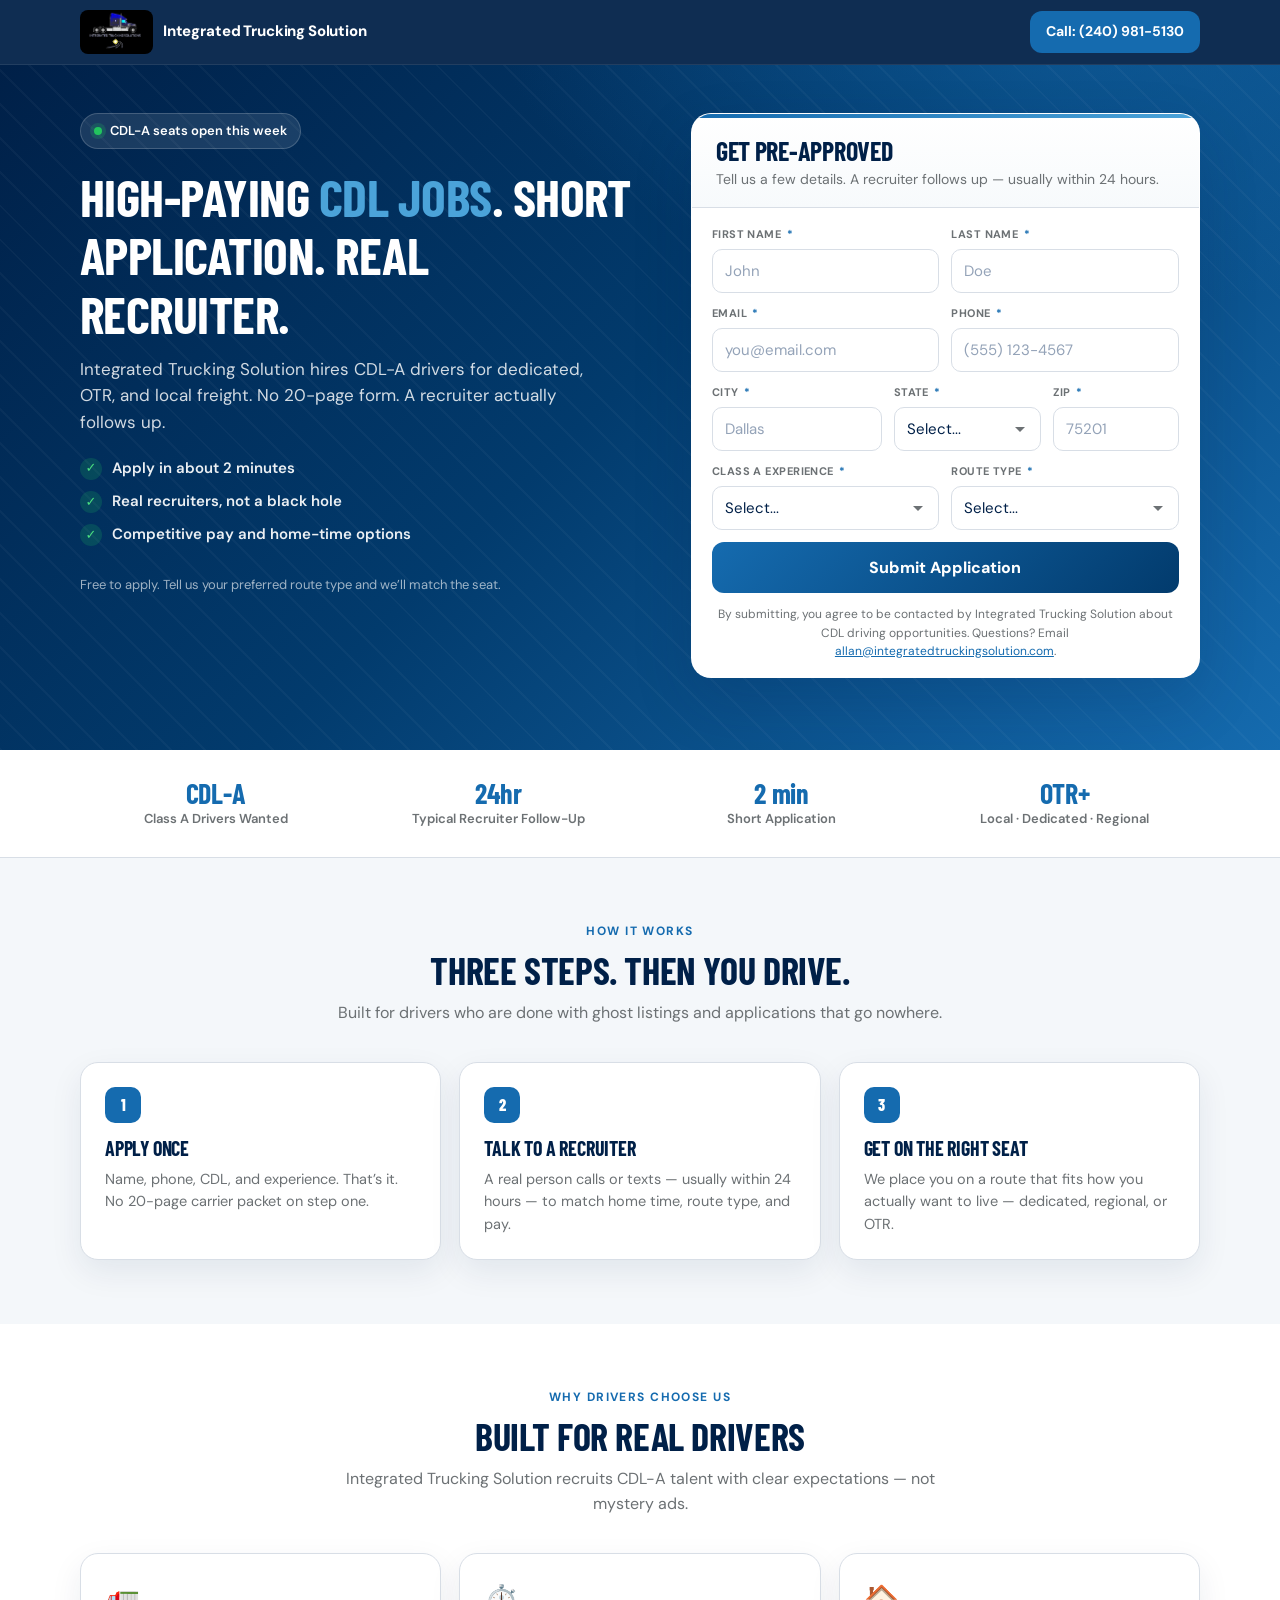
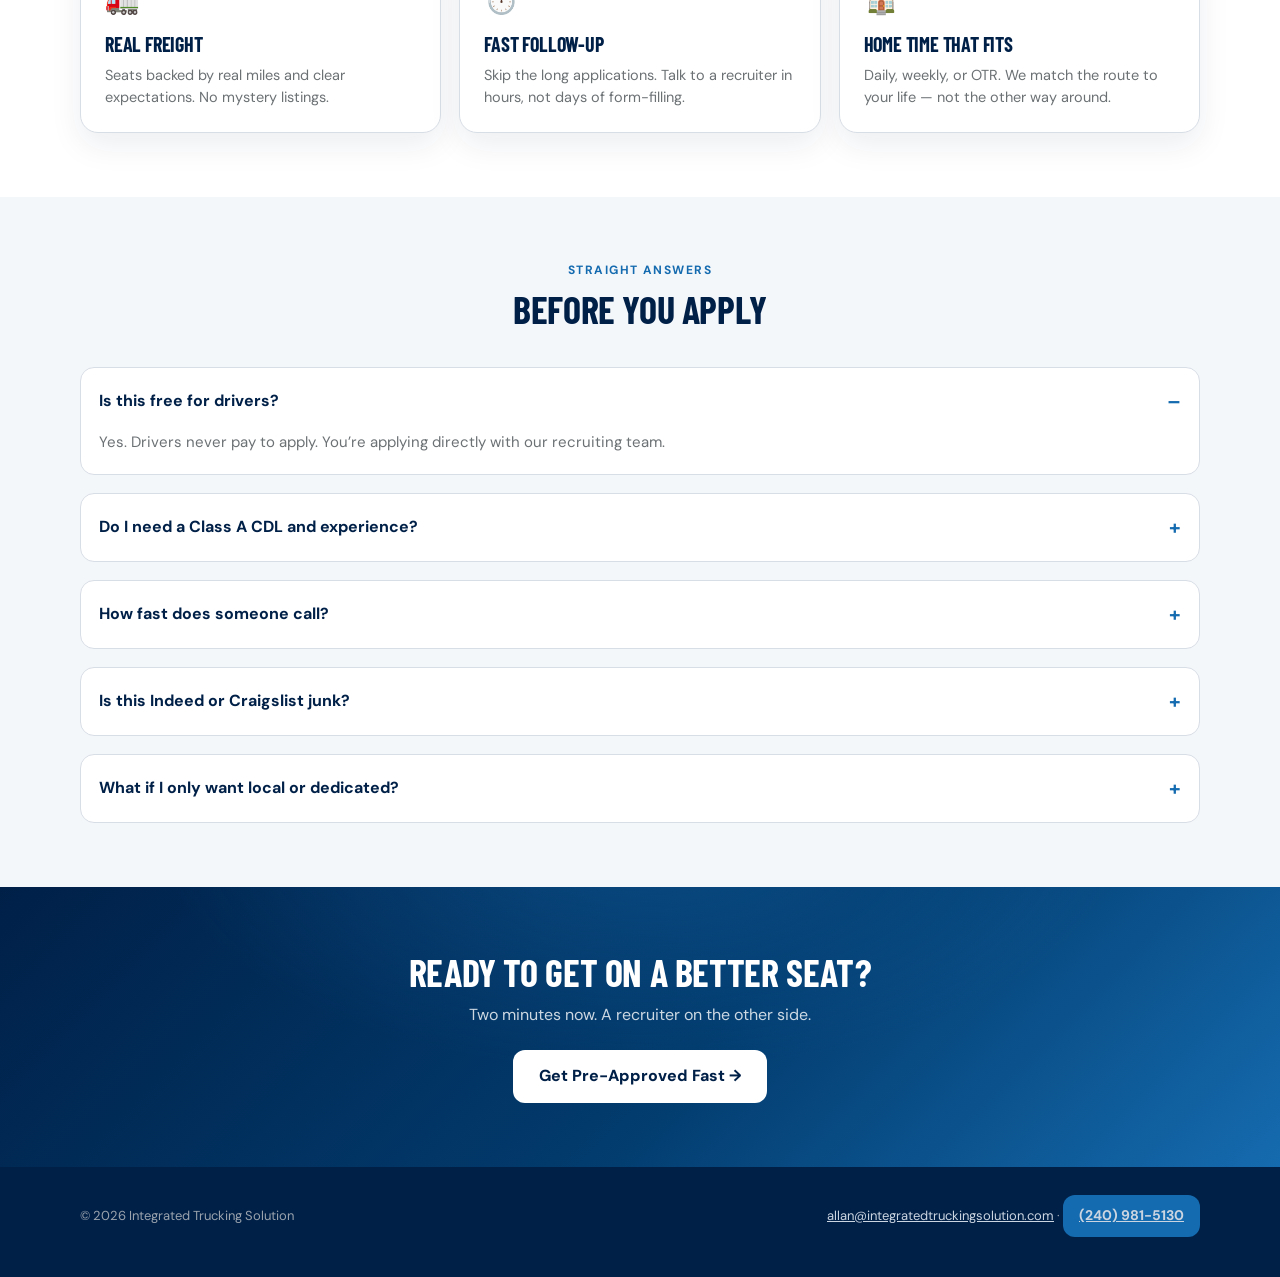
==== index.html @ c91da918 "Add Integrated Trucking Solution driver funnel page Mirror the drivers.opentruckingjobs.com funnel w" ====
<!DOCTYPE html>
<html lang="en">
<head>
  <meta charset="utf-8" />
  <meta name="viewport" content="width=device-width, initial-scale=1" />
  <title>CDL-A Driver Jobs | Integrated Trucking Solution</title>
  <meta name="description" content="Apply for CDL-A jobs with Integrated Trucking Solution. Short application. Real recruiter follow-up. Dedicated, OTR, and local routes." />
  <link rel="icon" href="imgs/logo.png" />
  <link rel="preconnect" href="https://fonts.googleapis.com" />
  <link rel="preconnect" href="https://fonts.gstatic.com" crossorigin />
  <link href="https://fonts.googleapis.com/css2?family=Barlow+Condensed:wght@600;700&family=DM+Sans:wght@400;500;600;700;800&display=swap" rel="stylesheet" />
  <link rel="stylesheet" href="css/styles.css" />
</head>
<body>
  <header class="topbar">
    <div class="wrap topbar-inner">
      <a class="brand" href="index.html">
        <img src="imgs/logo.png" height="44" alt="Integrated Trucking Solution" />
        <span>Integrated Trucking Solution</span>
      </a>
      <a class="call" href="tel:+12409815130">Call: (240) 981-5130</a>
    </div>
  </header>

  <section class="hero">
    <div class="wrap hero-grid">
      <div>
        <span class="pill"><span class="dot"></span> CDL-A seats open this week</span>
        <h1>High-Paying <span>CDL Jobs</span>. Short Application. Real Recruiter.</h1>
        <p class="hero-lead">
          Integrated Trucking Solution hires CDL-A drivers for dedicated, OTR, and local freight.
          No 20-page form. A recruiter actually follows up.
        </p>
        <div class="checks">
          <div><span class="check">✓</span> Apply in about 2 minutes</div>
          <div><span class="check">✓</span> Real recruiters, not a black hole</div>
          <div><span class="check">✓</span> Competitive pay and home-time options</div>
        </div>
        <p class="hero-note">Free to apply. Tell us your preferred route type and we’ll match the seat.</p>
      </div>

      <aside class="form-card" id="apply">
        <div class="form-card-head">
          <h2>Get Pre-Approved</h2>
          <p>Tell us a few details. A recruiter follows up — usually within 24 hours.</p>
        </div>
        <div class="form-body">
          <form
            id="its-apply-form"
            class="its-form"
            novalidate
            action="https://formsubmit.co/allan@integratedtruckingsolution.com"
            method="POST"
          >
            <input type="hidden" name="_subject" value="New CDL Driver Application — Integrated Trucking Solution" />
            <input type="hidden" name="_template" value="table" />
            <input type="hidden" name="_captcha" value="false" />
            <input type="hidden" name="_next" value="thank-you.html" />
            <input type="hidden" name="companyName" value="Integrated Trucking Solution" />

            <div class="form-error" id="its-form-error" role="alert"></div>

            <div class="its-row">
              <div class="its-field">
                <label for="firstName">First Name <span class="req" aria-hidden="true">*</span></label>
                <input id="firstName" name="firstName" type="text" required autocomplete="given-name" placeholder="John" />
              </div>
              <div class="its-field">
                <label for="lastName">Last Name <span class="req" aria-hidden="true">*</span></label>
                <input id="lastName" name="lastName" type="text" required autocomplete="family-name" placeholder="Doe" />
              </div>
            </div>

            <div class="its-row">
              <div class="its-field">
                <label for="email">Email <span class="req" aria-hidden="true">*</span></label>
                <input id="email" name="email" type="email" required autocomplete="email" inputmode="email" placeholder="you@email.com" />
              </div>
              <div class="its-field">
                <label for="phone">Phone <span class="req" aria-hidden="true">*</span></label>
                <input id="phone" name="phone" type="tel" required autocomplete="tel" inputmode="tel" placeholder="(555) 123-4567" />
              </div>
            </div>

            <div class="its-row its-row-3">
              <div class="its-field">
                <label for="city">City <span class="req" aria-hidden="true">*</span></label>
                <input id="city" name="city" type="text" required autocomplete="address-level2" placeholder="Dallas" />
              </div>
              <div class="its-field">
                <label for="state">State <span class="req" aria-hidden="true">*</span></label>
                <select id="state" name="state" required autocomplete="address-level1">
                  <option value="">Select...</option>
                  <option value="AL">Alabama</option>
                  <option value="AZ">Arizona</option>
                  <option value="AR">Arkansas</option>
                  <option value="CA">California</option>
                  <option value="CO">Colorado</option>
                  <option value="CT">Connecticut</option>
                  <option value="DE">Delaware</option>
                  <option value="DC">District of Columbia</option>
                  <option value="FL">Florida</option>
                  <option value="GA">Georgia</option>
                  <option value="ID">Idaho</option>
                  <option value="IL">Illinois</option>
                  <option value="IN">Indiana</option>
                  <option value="IA">Iowa</option>
                  <option value="KS">Kansas</option>
                  <option value="KY">Kentucky</option>
                  <option value="LA">Louisiana</option>
                  <option value="ME">Maine</option>
                  <option value="MD">Maryland</option>
                  <option value="MA">Massachusetts</option>
                  <option value="MI">Michigan</option>
                  <option value="MN">Minnesota</option>
                  <option value="MS">Mississippi</option>
                  <option value="MO">Missouri</option>
                  <option value="MT">Montana</option>
                  <option value="NE">Nebraska</option>
                  <option value="NV">Nevada</option>
                  <option value="NH">New Hampshire</option>
                  <option value="NJ">New Jersey</option>
                  <option value="NM">New Mexico</option>
                  <option value="NY">New York</option>
                  <option value="NC">North Carolina</option>
                  <option value="ND">North Dakota</option>
                  <option value="OH">Ohio</option>
                  <option value="OK">Oklahoma</option>
                  <option value="OR">Oregon</option>
                  <option value="PA">Pennsylvania</option>
                  <option value="RI">Rhode Island</option>
                  <option value="SC">South Carolina</option>
                  <option value="SD">South Dakota</option>
                  <option value="TN">Tennessee</option>
                  <option value="TX">Texas</option>
                  <option value="UT">Utah</option>
                  <option value="VT">Vermont</option>
                  <option value="VA">Virginia</option>
                  <option value="WA">Washington</option>
                  <option value="WV">West Virginia</option>
                  <option value="WI">Wisconsin</option>
                  <option value="WY">Wyoming</option>
                </select>
              </div>
              <div class="its-field">
                <label for="zipCode">Zip <span class="req" aria-hidden="true">*</span></label>
                <input id="zipCode" name="zipCode" type="text" required autocomplete="postal-code" inputmode="numeric" maxlength="10" placeholder="75201" />
              </div>
            </div>

            <div class="its-row">
              <div class="its-field">
                <label for="experience">Class A Experience <span class="req" aria-hidden="true">*</span></label>
                <select id="experience" name="experience" required>
                  <option value="">Select...</option>
                  <option value="Less than 3 months">Less than 3 months</option>
                  <option value="3 months (90 days)">3 months (90 days)</option>
                  <option value="4-5 months">4-5 months</option>
                  <option value="6-11 months">6-11 months</option>
                  <option value="12-23 months">12-23 months</option>
                  <option value="24+ months">24+ months</option>
                </select>
              </div>
              <div class="its-field">
                <label for="preferredRouteType">Route Type <span class="req" aria-hidden="true">*</span></label>
                <select id="preferredRouteType" name="preferredRouteType" required>
                  <option value="">Select...</option>
                  <option value="Local">Local</option>
                  <option value="Dedicated">Dedicated</option>
                  <option value="Regional">Regional</option>
                  <option value="OTR">OTR</option>
                </select>
              </div>
            </div>

            <div class="hp" aria-hidden="true">
              <label for="its_hp">Company</label>
              <input id="its_hp" name="its_hp" type="text" tabindex="-1" autocomplete="off" />
            </div>

            <button type="submit" class="btn-submit" id="its-submit">Submit Application</button>
          </form>
        </div>
        <p class="disclaimer">
          By submitting, you agree to be contacted by Integrated Trucking Solution about CDL driving opportunities.
          Questions? Email
          <a href="mailto:allan@integratedtruckingsolution.com">allan@integratedtruckingsolution.com</a>.
        </p>
      </aside>
    </div>
  </section>

  <div class="stats">
    <div class="wrap stats-grid">
      <div class="stat"><h3>CDL-A</h3><p>Class A Drivers Wanted</p></div>
      <div class="stat"><h3>24hr</h3><p>Typical Recruiter Follow-Up</p></div>
      <div class="stat"><h3>2 min</h3><p>Short Application</p></div>
      <div class="stat"><h3>OTR+</h3><p>Local · Dedicated · Regional</p></div>
    </div>
  </div>

  <section class="block">
    <div class="wrap">
      <div class="center">
        <span class="eyebrow">How it works</span>
        <h2>Three steps. Then you drive.</h2>
        <p>Built for drivers who are done with ghost listings and applications that go nowhere.</p>
      </div>
      <div class="steps">
        <div class="card">
          <div class="num">1</div>
          <h3>Apply once</h3>
          <p>Name, phone, CDL, and experience. That’s it. No 20-page carrier packet on step one.</p>
        </div>
        <div class="card">
          <div class="num">2</div>
          <h3>Talk to a recruiter</h3>
          <p>A real person calls or texts — usually within 24 hours — to match home time, route type, and pay.</p>
        </div>
        <div class="card">
          <div class="num">3</div>
          <h3>Get on the right seat</h3>
          <p>We place you on a route that fits how you actually want to live — dedicated, regional, or OTR.</p>
        </div>
      </div>
    </div>
  </section>

  <section class="block why">
    <div class="wrap">
      <div class="center">
        <span class="eyebrow">Why drivers choose us</span>
        <h2>Built for real drivers</h2>
        <p>Integrated Trucking Solution recruits CDL-A talent with clear expectations — not mystery ads.</p>
      </div>
      <div class="features">
        <div class="card">
          <div class="feat-icon">🚛</div>
          <h3>Real freight</h3>
          <p>Seats backed by real miles and clear expectations. No mystery listings.</p>
        </div>
        <div class="card">
          <div class="feat-icon">⏱️</div>
          <h3>Fast follow-up</h3>
          <p>Skip the long applications. Talk to a recruiter in hours, not days of form-filling.</p>
        </div>
        <div class="card">
          <div class="feat-icon">🏠</div>
          <h3>Home time that fits</h3>
          <p>Daily, weekly, or OTR. We match the route to your life — not the other way around.</p>
        </div>
      </div>
    </div>
  </section>

  <section class="block">
    <div class="wrap">
      <div class="center">
        <span class="eyebrow">Straight answers</span>
        <h2>Before you apply</h2>
      </div>
      <div class="faqs">
        <details class="faq" open>
          <summary>Is this free for drivers?</summary>
          <p>Yes. Drivers never pay to apply. You’re applying directly with our recruiting team.</p>
        </details>
        <details class="faq">
          <summary>Do I need a Class A CDL and experience?</summary>
          <p>Class A is the main path. Fresh grads and experienced drivers both apply — your recruiter will be honest about which seats you actually qualify for.</p>
        </details>
        <details class="faq">
          <summary>How fast does someone call?</summary>
          <p>Most drivers hear from a recruiter within 24 hours. Watch your phone and pick up unknown numbers for a day or two.</p>
        </details>
        <details class="faq">
          <summary>Is this Indeed or Craigslist junk?</summary>
          <p>No. You’re applying to Integrated Trucking Solution — a real recruiting team with a real phone number.</p>
        </details>
        <details class="faq">
          <summary>What if I only want local or dedicated?</summary>
          <p>Say so on the form or when we call. We hire for dedicated, regional, and OTR — including weekly home time where it’s available.</p>
        </details>
      </div>
    </div>
  </section>

  <section class="bottom-cta">
    <div class="wrap">
      <h2>Ready to get on a better seat?</h2>
      <p>Two minutes now. A recruiter on the other side.</p>
      <a class="btn" href="#apply">Get Pre-Approved Fast →</a>
    </div>
  </section>

  <footer class="site">
    <div class="wrap foot">
      <div>© 2026 Integrated Trucking Solution</div>
      <div>
        <a href="mailto:allan@integratedtruckingsolution.com">allan@integratedtruckingsolution.com</a>
        ·
        <a class="call" href="tel:+12409815130">(240) 981-5130</a>
      </div>
    </div>
  </footer>

  <a class="sticky-cta" href="#apply">Get Pre-Approved →</a>
  <script src="js/form.js"></script>
</body>
</html>
---- css/styles.css ----
:root {
  --bg: #F4F7FA;
  --ink: #002048;
  --ink-soft: #6C7174;
  --line: #D8DEE6;
  --card: #FFFFFF;
  --brand: #156BAF;
  --brand-deep: #023B6D;
  --navy: #002048;
  --accent: #156BAF;
  --accent-deep: #023B6D;
  --highlight: #4BA3D9;
  --radius: 18px;
  --shadow: 0 12px 32px rgba(0, 32, 72, .08);
  --shadow-lg: 0 24px 60px rgba(0, 32, 72, .16);
}

*, *::before, *::after { box-sizing: border-box; margin: 0; padding: 0; }
html { scroll-behavior: smooth; }
@media (prefers-reduced-motion: reduce) { html { scroll-behavior: auto; } }

body {
  font-family: "DM Sans", system-ui, -apple-system, sans-serif;
  background: var(--bg);
  color: var(--ink);
  line-height: 1.55;
  -webkit-font-smoothing: antialiased;
}

img { max-width: 100%; display: block; }
a { color: inherit; text-decoration: none; }

h1, h2, h3 {
  font-family: "Barlow Condensed", "DM Sans", sans-serif;
  letter-spacing: -0.01em;
  line-height: 1.12;
  color: var(--ink);
  font-weight: 700;
}

.wrap { width: min(calc(100% - 32px), 1120px); margin-inline: auto; }

.topbar {
  background: rgba(0, 32, 72, 0.94);
  backdrop-filter: blur(12px);
  color: #fff;
  position: sticky;
  top: 0;
  z-index: 50;
  border-bottom: 1px solid rgba(255,255,255,.08);
}

.topbar-inner {
  display: flex;
  align-items: center;
  justify-content: space-between;
  gap: 16px;
  padding: 10px 0;
}

.brand {
  display: flex;
  align-items: center;
  gap: 10px;
  font-weight: 800;
  font-size: 15px;
  letter-spacing: -0.01em;
}

.brand img {
  height: 44px;
  width: auto;
  max-width: 160px;
  border-radius: 8px;
  background: #000;
  object-fit: contain;
}

.call {
  display: inline-flex;
  align-items: center;
  gap: 8px;
  font-weight: 700;
  font-size: 14px;
  color: #fff;
  background: var(--brand);
  padding: 10px 16px;
  border-radius: 12px;
}

.call:hover { background: var(--brand-deep); }

.hero {
  position: relative;
  color: #fff;
  overflow: hidden;
  padding: 48px 0 72px;
  background:
    radial-gradient(1000px 520px at 85% -10%, rgba(21, 107, 175, 0.55), transparent 60%),
    linear-gradient(135deg, #002048 0%, #023B6D 48%, #156BAF 100%);
}

.hero::before {
  content: "";
  position: absolute;
  inset: 0;
  background-image: repeating-linear-gradient(45deg, rgba(255,255,255,.03) 0 2px, transparent 2px 24px);
  pointer-events: none;
}

.hero-grid {
  position: relative;
  display: grid;
  grid-template-columns: 1.05fr 0.95fr;
  gap: 48px;
  align-items: start;
}

.pill {
  display: inline-flex;
  align-items: center;
  gap: 8px;
  background: rgba(255,255,255,.1);
  border: 1px solid rgba(255,255,255,.18);
  padding: 7px 13px;
  border-radius: 100px;
  font-size: 13px;
  font-weight: 600;
  margin-bottom: 18px;
}

.pill .dot {
  width: 8px;
  height: 8px;
  border-radius: 50%;
  background: #22c55e;
  box-shadow: 0 0 0 4px rgba(34,197,94,.2);
}

.hero h1 { font-size: clamp(34px, 4.8vw, 52px); color: #fff; margin-bottom: 14px; text-transform: uppercase; }
.hero h1 span { color: var(--highlight); }

.hero-lead {
  font-size: 17px;
  color: rgba(255,255,255,.82);
  max-width: 520px;
  margin-bottom: 22px;
}

.checks { display: grid; gap: 10px; margin-bottom: 28px; }
.checks div {
  display: flex;
  align-items: center;
  gap: 10px;
  font-weight: 600;
  font-size: 15px;
  color: rgba(255,255,255,.92);
}

.check {
  width: 22px;
  height: 22px;
  border-radius: 50%;
  background: rgba(34,197,94,.18);
  color: #4ade80;
  display: grid;
  place-items: center;
  font-size: 13px;
  flex-shrink: 0;
}

.hero-note { font-size: 13px; color: rgba(255,255,255,.62); }

.form-card {
  background: var(--card);
  color: var(--ink);
  border-radius: 20px;
  box-shadow: var(--shadow-lg);
  overflow: hidden;
  border: 1px solid rgba(255,255,255,.12);
  scroll-margin-top: 84px;
}

.form-card-head {
  padding: 22px 24px 16px;
  border-bottom: 1px solid var(--line);
  background: linear-gradient(#fff, #f7fafc);
  position: relative;
}

.form-card-head::before {
  content: "";
  position: absolute;
  left: 0;
  right: 0;
  top: 0;
  height: 4px;
  background: linear-gradient(90deg, var(--brand), var(--highlight));
}

.form-card-head h2 { font-size: 26px; margin-bottom: 4px; text-transform: uppercase; }
.form-card-head p { font-size: 14px; color: var(--ink-soft); }
.form-body { padding: 18px 20px 8px; }

.its-form { display: grid; gap: 12px; }
.its-row { display: grid; grid-template-columns: 1fr 1fr; gap: 12px; }
.its-row-3 { grid-template-columns: 1.15fr 1fr 0.85fr; }
.its-field { display: flex; flex-direction: column; min-width: 0; }
.its-field.full { grid-column: 1 / -1; }

.its-field label {
  font-size: 11px;
  font-weight: 700;
  letter-spacing: 0.04em;
  text-transform: uppercase;
  color: #6C7174;
  margin-bottom: 6px;
}

.its-field label .req { color: var(--brand); margin-left: 2px; }

.its-field input,
.its-field select {
  width: 100%;
  padding: 11px 12px;
  border: 1.5px solid #D8DEE6;
  border-radius: 10px;
  font-size: 15px;
  font-family: inherit;
  background: #fff;
  color: #002048;
  outline: none;
}

.its-field input::placeholder { color: #94a3b8; }
.its-field input:focus,
.its-field select:focus {
  border-color: #156BAF;
  box-shadow: 0 0 0 3px rgba(21, 107, 175, 0.14);
}

.its-field select {
  cursor: pointer;
  appearance: none;
  background-image: url("data:image/svg+xml,%3Csvg xmlns='http://www.w3.org/2000/svg' width='16' height='16' fill='%236C7174' viewBox='0 0 16 16'%3E%3Cpath d='M8 11L3 6h10l-5 5z'/%3E%3C/svg%3E");
  background-repeat: no-repeat;
  background-position: right 12px center;
  padding-right: 36px;
}

.its-field.has-error input,
.its-field.has-error select { border-color: #dc2626; }

.hp { position: absolute; left: -9999px; height: 0; overflow: hidden; }

.form-error {
  display: none;
  background: #fef2f2;
  border: 1px solid #fecaca;
  color: #dc2626;
  padding: 10px 12px;
  border-radius: 10px;
  font-size: 13px;
  font-weight: 600;
}

.form-error.show { display: block; }

.btn-submit {
  width: 100%;
  padding: 15px;
  background: linear-gradient(135deg, #156BAF, #023B6D);
  color: #fff;
  border: none;
  border-radius: 12px;
  font-size: 16px;
  font-weight: 800;
  font-family: inherit;
  cursor: pointer;
}

.btn-submit:hover:not(:disabled) {
  transform: translateY(-1px);
  box-shadow: 0 10px 24px rgba(21, 107, 175, 0.35);
}

.btn-submit:disabled { opacity: 0.7; cursor: not-allowed; }

.disclaimer {
  text-align: center;
  font-size: 12px;
  color: #6C7174;
  padding: 4px 20px 16px;
}

.disclaimer a { color: var(--brand); text-decoration: underline; }

.stats { padding: 28px 0; background: #fff; border-bottom: 1px solid var(--line); }
.stats-grid {
  display: grid;
  grid-template-columns: repeat(4, 1fr);
  gap: 12px;
  text-align: center;
}
.stat h3 { font-size: 28px; color: var(--brand); }
.stat p { font-size: 13px; color: var(--ink-soft); font-weight: 600; }

section.block { padding: 64px 0; }
.center { text-align: center; max-width: 640px; margin: 0 auto 36px; }

.eyebrow {
  display: block;
  font-size: 12px;
  font-weight: 700;
  letter-spacing: 0.12em;
  text-transform: uppercase;
  color: var(--brand);
  margin-bottom: 8px;
}

.center h2 { font-size: clamp(28px, 3.6vw, 38px); margin-bottom: 10px; text-transform: uppercase; }
.center p { color: var(--ink-soft); }

.steps, .features, .faqs { display: grid; gap: 18px; }
.steps { grid-template-columns: repeat(3, 1fr); }
.features { grid-template-columns: repeat(3, 1fr); }

.card {
  background: #fff;
  border: 1px solid var(--line);
  border-radius: var(--radius);
  padding: 24px;
  box-shadow: var(--shadow);
}

.num {
  width: 36px;
  height: 36px;
  border-radius: 10px;
  background: var(--brand);
  color: #fff;
  font-weight: 800;
  display: grid;
  place-items: center;
  margin-bottom: 14px;
  font-family: "Barlow Condensed", sans-serif;
}

.card h3 { font-size: 20px; margin-bottom: 8px; text-transform: uppercase; }
.card p { font-size: 14.5px; color: var(--ink-soft); }
.feat-icon { font-size: 28px; margin-bottom: 12px; }
.why { background: #fff; }

details.faq {
  background: #fff;
  border: 1px solid var(--line);
  border-radius: 14px;
  padding: 4px 18px;
}

details.faq summary {
  cursor: pointer;
  font-weight: 700;
  padding: 14px 0;
  list-style: none;
  display: flex;
  justify-content: space-between;
  align-items: center;
  gap: 12px;
}

details.faq summary::-webkit-details-marker { display: none; }
details.faq summary::after { content: "+"; color: var(--brand); font-size: 20px; font-weight: 700; }
details.faq[open] summary::after { content: "–"; }
details.faq p { padding: 0 0 16px; color: var(--ink-soft); font-size: 15px; }

.bottom-cta {
  background:
    radial-gradient(800px 400px at 50% -20%, rgba(21,107,175,.4), transparent 60%),
    linear-gradient(135deg, #002048, #023B6D 55%, #156BAF);
  color: #fff;
  padding: 64px 0;
  text-align: center;
}

.bottom-cta h2 { color: #fff; font-size: clamp(28px, 3.6vw, 38px); margin-bottom: 10px; text-transform: uppercase; }
.bottom-cta p { color: rgba(255,255,255,.8); margin-bottom: 22px; }

.btn {
  display: inline-block;
  background: #fff;
  color: var(--navy);
  font-weight: 800;
  padding: 14px 26px;
  border-radius: 12px;
  font-size: 16px;
}

.btn:hover { background: #e8f2fa; }

footer.site {
  background: var(--navy);
  color: #9aa3ad;
  padding: 28px 0 40px;
  font-size: 13px;
}

.foot {
  display: flex;
  flex-wrap: wrap;
  gap: 12px 24px;
  justify-content: space-between;
  align-items: center;
}

footer.site a { color: #cbd5e1; text-decoration: underline; }

.sticky-cta {
  display: none;
  position: fixed;
  left: 12px;
  right: 12px;
  bottom: 12px;
  z-index: 60;
  background: var(--brand);
  color: #fff;
  text-align: center;
  font-weight: 800;
  padding: 14px 16px;
  border-radius: 14px;
  box-shadow: 0 12px 30px rgba(21, 107, 175, .45);
}

@media (max-width: 860px) {
  .hero-grid { grid-template-columns: 1fr; gap: 28px; }
  .hero { padding: 32px 0 48px; }
  .stats-grid, .steps, .features { grid-template-columns: 1fr 1fr; }
  .brand span { display: none; }
}

@media (max-width: 560px) {
  .stats-grid, .steps, .features { grid-template-columns: 1fr; }
  .its-row, .its-row-3 { grid-template-columns: 1fr; }
  .call { padding: 10px 12px; font-size: 13px; }
  body:not(.thanks) { padding-bottom: 76px; }
  body:not(.thanks) .sticky-cta { display: block; }
  .form-card { scroll-margin-top: 72px; }
}
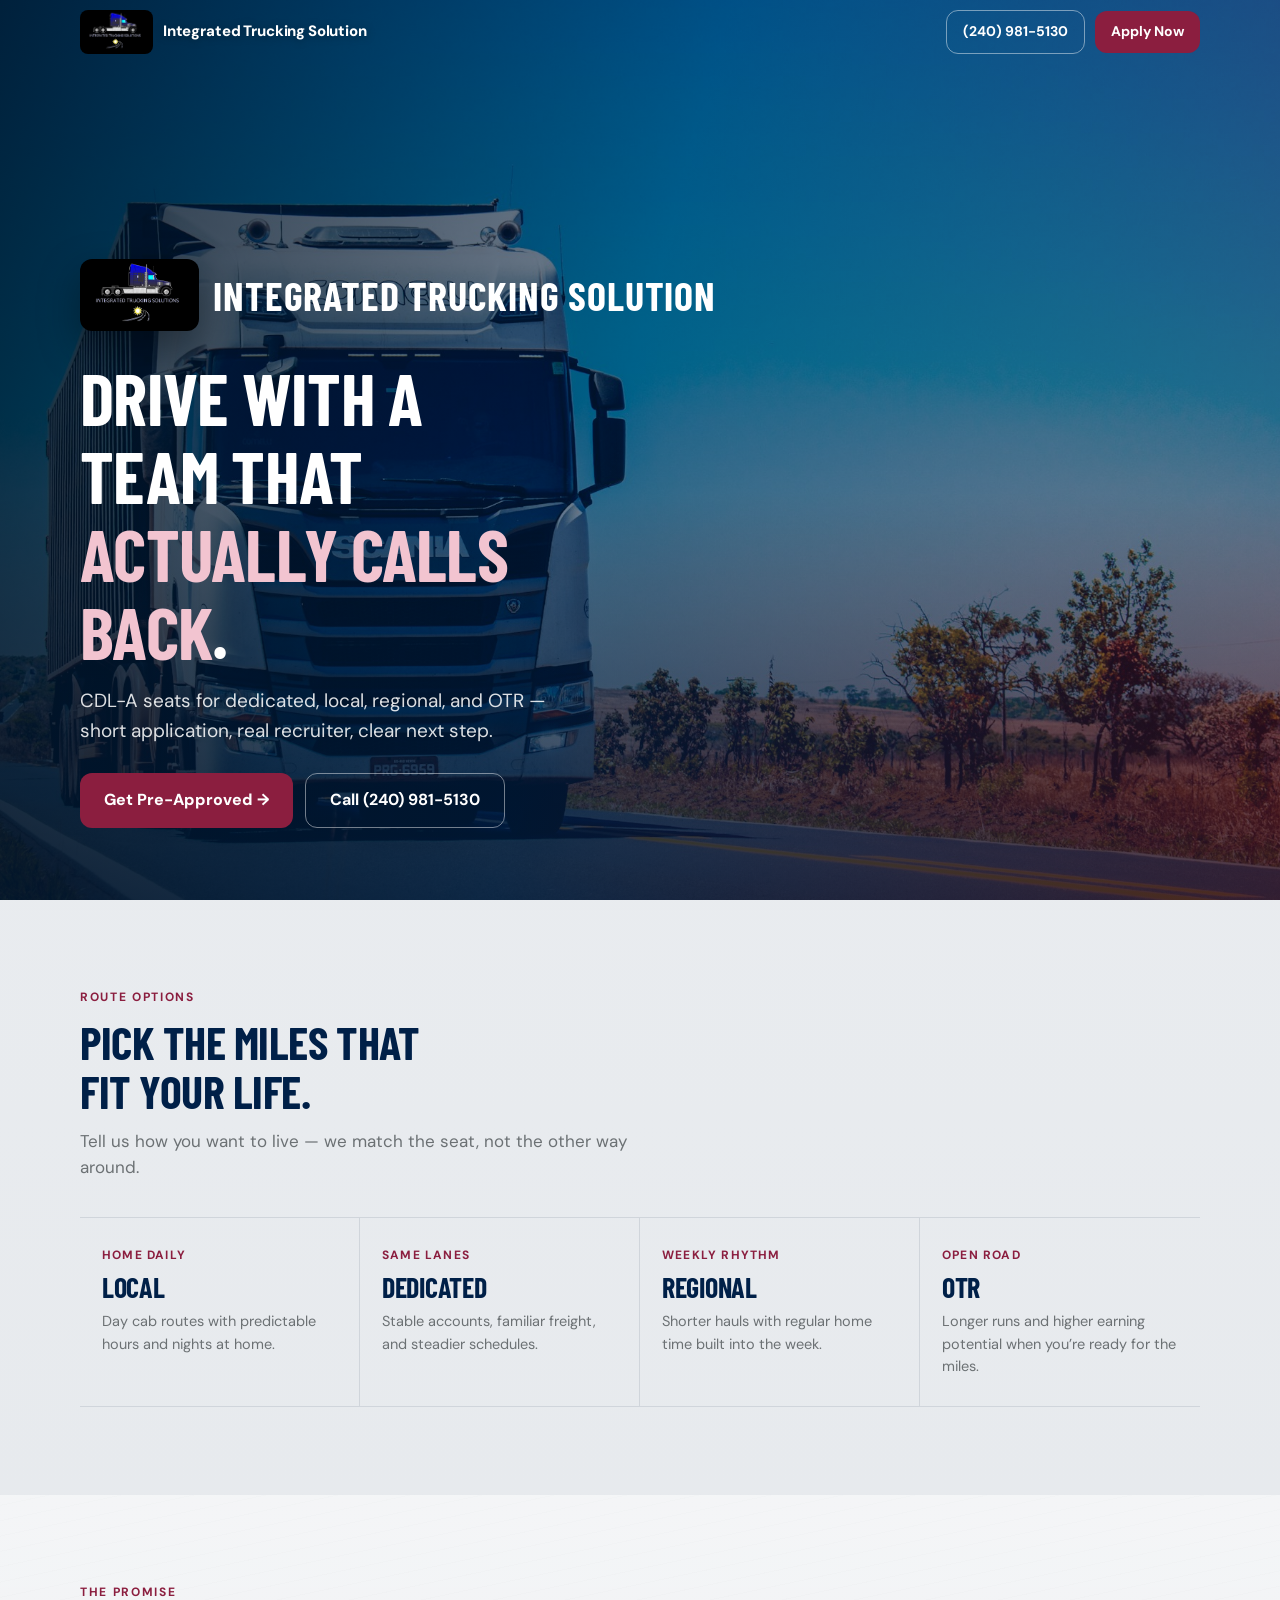
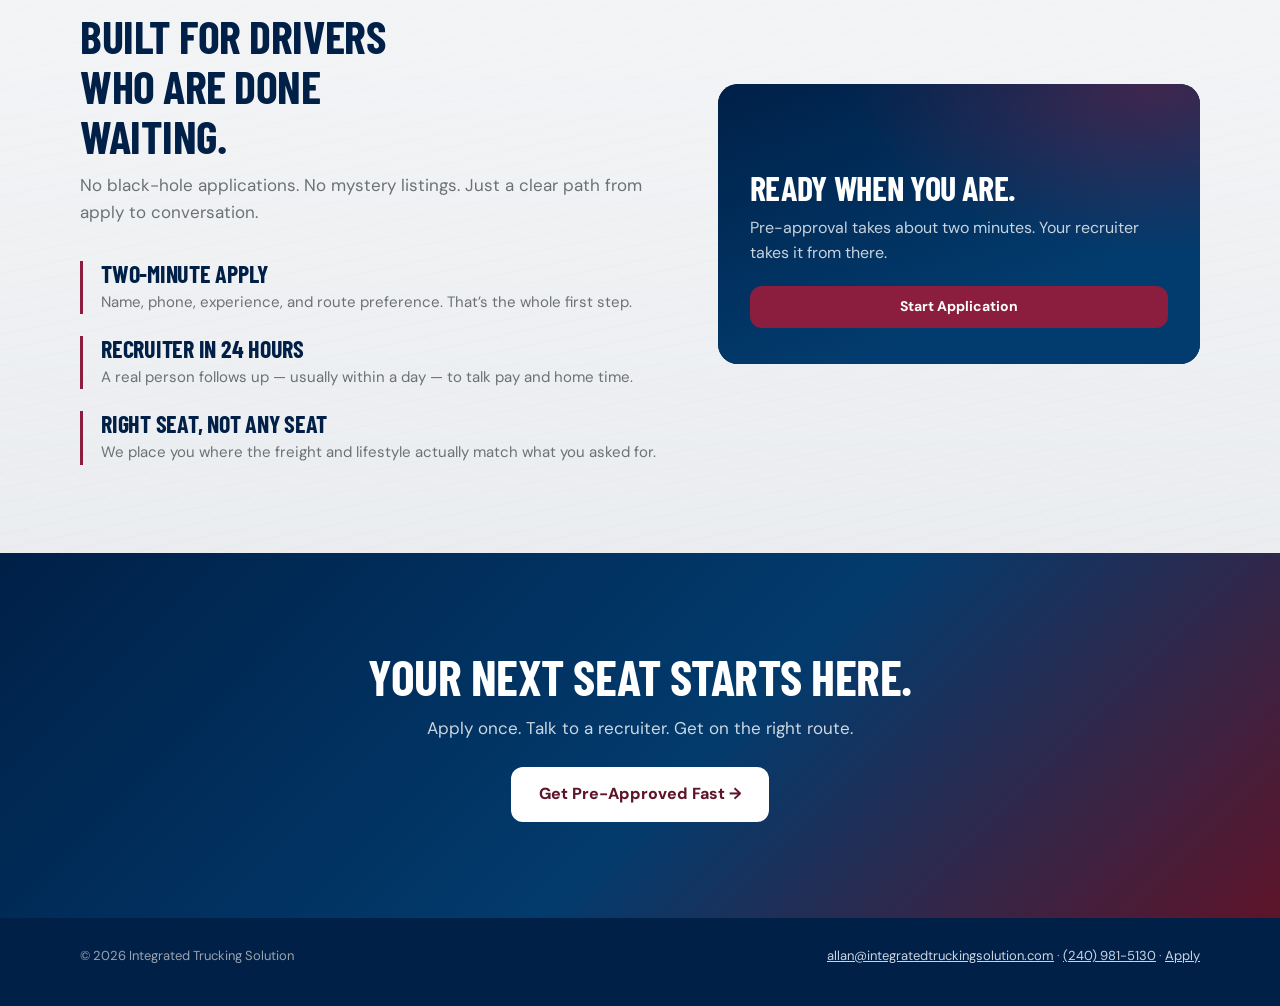
==== commit bc298e10: "Add landing page and burgundy-forward color refresh Split the site into a polished landing (index) a" ====
--- a/index.html
+++ b/index.html
@@ -3,292 +3,113 @@
 <head>
   <meta charset="utf-8" />
   <meta name="viewport" content="width=device-width, initial-scale=1" />
-  <title>CDL-A Driver Jobs | Integrated Trucking Solution</title>
-  <meta name="description" content="Apply for CDL-A jobs with Integrated Trucking Solution. Short application. Real recruiter follow-up. Dedicated, OTR, and local routes." />
+  <title>Integrated Trucking Solution | CDL-A Driver Careers</title>
+  <meta name="description" content="Integrated Trucking Solution hires CDL-A drivers for dedicated, regional, local, and OTR routes. Short apply. Real recruiter follow-up." />
   <link rel="icon" href="imgs/logo.png" />
   <link rel="preconnect" href="https://fonts.googleapis.com" />
   <link rel="preconnect" href="https://fonts.gstatic.com" crossorigin />
   <link href="https://fonts.googleapis.com/css2?family=Barlow+Condensed:wght@600;700&family=DM+Sans:wght@400;500;600;700;800&display=swap" rel="stylesheet" />
   <link rel="stylesheet" href="css/styles.css" />
 </head>
-<body>
-  <header class="topbar">
+<body class="landing">
+  <header class="topbar landing-topbar">
     <div class="wrap topbar-inner">
       <a class="brand" href="index.html">
         <img src="imgs/logo.png" height="44" alt="Integrated Trucking Solution" />
         <span>Integrated Trucking Solution</span>
       </a>
-      <a class="call" href="tel:+12409815130">Call: (240) 981-5130</a>
+      <div class="topbar-actions">
+        <a class="call ghost" href="tel:+12409815130">(240) 981-5130</a>
+        <a class="btn-burgundy" href="apply.html">Apply Now</a>
+      </div>
     </div>
   </header>
 
-  <section class="hero">
-    <div class="wrap hero-grid">
-      <div>
-        <span class="pill"><span class="dot"></span> CDL-A seats open this week</span>
-        <h1>High-Paying <span>CDL Jobs</span>. Short Application. Real Recruiter.</h1>
-        <p class="hero-lead">
-          Integrated Trucking Solution hires CDL-A drivers for dedicated, OTR, and local freight.
-          No 20-page form. A recruiter actually follows up.
-        </p>
-        <div class="checks">
-          <div><span class="check">✓</span> Apply in about 2 minutes</div>
-          <div><span class="check">✓</span> Real recruiters, not a black hole</div>
-          <div><span class="check">✓</span> Competitive pay and home-time options</div>
-        </div>
-        <p class="hero-note">Free to apply. Tell us your preferred route type and we’ll match the seat.</p>
+  <section class="lp-hero">
+    <div class="lp-hero-media" aria-hidden="true">
+      <img src="imgs/hero-truck.jpg" alt="" />
+    </div>
+    <div class="lp-hero-scrim" aria-hidden="true"></div>
+    <div class="lp-hero-content">
+      <div class="lp-brand-mark">
+        <img src="imgs/logo.png" alt="" />
+        <strong>Integrated Trucking Solution</strong>
       </div>
-
-      <aside class="form-card" id="apply">
-        <div class="form-card-head">
-          <h2>Get Pre-Approved</h2>
-          <p>Tell us a few details. A recruiter follows up — usually within 24 hours.</p>
-        </div>
-        <div class="form-body">
-          <form
-            id="its-apply-form"
-            class="its-form"
-            novalidate
-            action="https://formsubmit.co/allan@integratedtruckingsolution.com"
-            method="POST"
-          >
-            <input type="hidden" name="_subject" value="New CDL Driver Application — Integrated Trucking Solution" />
-            <input type="hidden" name="_template" value="table" />
-            <input type="hidden" name="_captcha" value="false" />
-            <input type="hidden" name="_next" value="thank-you.html" />
-            <input type="hidden" name="companyName" value="Integrated Trucking Solution" />
-
-            <div class="form-error" id="its-form-error" role="alert"></div>
-
-            <div class="its-row">
-              <div class="its-field">
-                <label for="firstName">First Name <span class="req" aria-hidden="true">*</span></label>
-                <input id="firstName" name="firstName" type="text" required autocomplete="given-name" placeholder="John" />
-              </div>
-              <div class="its-field">
-                <label for="lastName">Last Name <span class="req" aria-hidden="true">*</span></label>
-                <input id="lastName" name="lastName" type="text" required autocomplete="family-name" placeholder="Doe" />
-              </div>
-            </div>
-
-            <div class="its-row">
-              <div class="its-field">
-                <label for="email">Email <span class="req" aria-hidden="true">*</span></label>
-                <input id="email" name="email" type="email" required autocomplete="email" inputmode="email" placeholder="you@email.com" />
-              </div>
-              <div class="its-field">
-                <label for="phone">Phone <span class="req" aria-hidden="true">*</span></label>
-                <input id="phone" name="phone" type="tel" required autocomplete="tel" inputmode="tel" placeholder="(555) 123-4567" />
-              </div>
-            </div>
-
-            <div class="its-row its-row-3">
-              <div class="its-field">
-                <label for="city">City <span class="req" aria-hidden="true">*</span></label>
-                <input id="city" name="city" type="text" required autocomplete="address-level2" placeholder="Dallas" />
-              </div>
-              <div class="its-field">
-                <label for="state">State <span class="req" aria-hidden="true">*</span></label>
-                <select id="state" name="state" required autocomplete="address-level1">
-                  <option value="">Select...</option>
-                  <option value="AL">Alabama</option>
-                  <option value="AZ">Arizona</option>
-                  <option value="AR">Arkansas</option>
-                  <option value="CA">California</option>
-                  <option value="CO">Colorado</option>
-                  <option value="CT">Connecticut</option>
-                  <option value="DE">Delaware</option>
-                  <option value="DC">District of Columbia</option>
-                  <option value="FL">Florida</option>
-                  <option value="GA">Georgia</option>
-                  <option value="ID">Idaho</option>
-                  <option value="IL">Illinois</option>
-                  <option value="IN">Indiana</option>
-                  <option value="IA">Iowa</option>
-                  <option value="KS">Kansas</option>
-                  <option value="KY">Kentucky</option>
-                  <option value="LA">Louisiana</option>
-                  <option value="ME">Maine</option>
-                  <option value="MD">Maryland</option>
-                  <option value="MA">Massachusetts</option>
-                  <option value="MI">Michigan</option>
-                  <option value="MN">Minnesota</option>
-                  <option value="MS">Mississippi</option>
-                  <option value="MO">Missouri</option>
-                  <option value="MT">Montana</option>
-                  <option value="NE">Nebraska</option>
-                  <option value="NV">Nevada</option>
-                  <option value="NH">New Hampshire</option>
-                  <option value="NJ">New Jersey</option>
-                  <option value="NM">New Mexico</option>
-                  <option value="NY">New York</option>
-                  <option value="NC">North Carolina</option>
-                  <option value="ND">North Dakota</option>
-                  <option value="OH">Ohio</option>
-                  <option value="OK">Oklahoma</option>
-                  <option value="OR">Oregon</option>
-                  <option value="PA">Pennsylvania</option>
-                  <option value="RI">Rhode Island</option>
-                  <option value="SC">South Carolina</option>
-                  <option value="SD">South Dakota</option>
-                  <option value="TN">Tennessee</option>
-                  <option value="TX">Texas</option>
-                  <option value="UT">Utah</option>
-                  <option value="VT">Vermont</option>
-                  <option value="VA">Virginia</option>
-                  <option value="WA">Washington</option>
-                  <option value="WV">West Virginia</option>
-                  <option value="WI">Wisconsin</option>
-                  <option value="WY">Wyoming</option>
-                </select>
-              </div>
-              <div class="its-field">
-                <label for="zipCode">Zip <span class="req" aria-hidden="true">*</span></label>
-                <input id="zipCode" name="zipCode" type="text" required autocomplete="postal-code" inputmode="numeric" maxlength="10" placeholder="75201" />
-              </div>
-            </div>
-
-            <div class="its-row">
-              <div class="its-field">
-                <label for="experience">Class A Experience <span class="req" aria-hidden="true">*</span></label>
-                <select id="experience" name="experience" required>
-                  <option value="">Select...</option>
-                  <option value="Less than 3 months">Less than 3 months</option>
-                  <option value="3 months (90 days)">3 months (90 days)</option>
-                  <option value="4-5 months">4-5 months</option>
-                  <option value="6-11 months">6-11 months</option>
-                  <option value="12-23 months">12-23 months</option>
-                  <option value="24+ months">24+ months</option>
-                </select>
-              </div>
-              <div class="its-field">
-                <label for="preferredRouteType">Route Type <span class="req" aria-hidden="true">*</span></label>
-                <select id="preferredRouteType" name="preferredRouteType" required>
-                  <option value="">Select...</option>
-                  <option value="Local">Local</option>
-                  <option value="Dedicated">Dedicated</option>
-                  <option value="Regional">Regional</option>
-                  <option value="OTR">OTR</option>
-                </select>
-              </div>
-            </div>
-
-            <div class="hp" aria-hidden="true">
-              <label for="its_hp">Company</label>
-              <input id="its_hp" name="its_hp" type="text" tabindex="-1" autocomplete="off" />
-            </div>
-
-            <button type="submit" class="btn-submit" id="its-submit">Submit Application</button>
-          </form>
-        </div>
-        <p class="disclaimer">
-          By submitting, you agree to be contacted by Integrated Trucking Solution about CDL driving opportunities.
-          Questions? Email
-          <a href="mailto:allan@integratedtruckingsolution.com">allan@integratedtruckingsolution.com</a>.
-        </p>
-      </aside>
+      <h1>Drive with a team that <em>actually calls back</em>.</h1>
+      <p class="lp-hero-lead">
+        CDL-A seats for dedicated, local, regional, and OTR — short application, real recruiter, clear next step.
+      </p>
+      <div class="lp-cta-row">
+        <a class="btn-burgundy" href="apply.html">Get Pre-Approved →</a>
+        <a class="btn-ghost" href="tel:+12409815130">Call (240) 981-5130</a>
+      </div>
     </div>
   </section>
 
-  <div class="stats">
-    <div class="wrap stats-grid">
-      <div class="stat"><h3>CDL-A</h3><p>Class A Drivers Wanted</p></div>
-      <div class="stat"><h3>24hr</h3><p>Typical Recruiter Follow-Up</p></div>
-      <div class="stat"><h3>2 min</h3><p>Short Application</p></div>
-      <div class="stat"><h3>OTR+</h3><p>Local · Dedicated · Regional</p></div>
-    </div>
-  </div>
-
-  <section class="block">
+  <section class="lp-section">
     <div class="wrap">
-      <div class="center">
-        <span class="eyebrow">How it works</span>
-        <h2>Three steps. Then you drive.</h2>
-        <p>Built for drivers who are done with ghost listings and applications that go nowhere.</p>
-      </div>
-      <div class="steps">
-        <div class="card">
-          <div class="num">1</div>
-          <h3>Apply once</h3>
-          <p>Name, phone, CDL, and experience. That’s it. No 20-page carrier packet on step one.</p>
+      <span class="lp-kicker">Route options</span>
+      <h2>Pick the miles that fit your life.</h2>
+      <p class="lead">Tell us how you want to live — we match the seat, not the other way around.</p>
+      <div class="route-rail">
+        <div class="route-item">
+          <span>Home daily</span>
+          <h3>Local</h3>
+          <p>Day cab routes with predictable hours and nights at home.</p>
         </div>
-        <div class="card">
-          <div class="num">2</div>
-          <h3>Talk to a recruiter</h3>
-          <p>A real person calls or texts — usually within 24 hours — to match home time, route type, and pay.</p>
+        <div class="route-item">
+          <span>Same lanes</span>
+          <h3>Dedicated</h3>
+          <p>Stable accounts, familiar freight, and steadier schedules.</p>
         </div>
-        <div class="card">
-          <div class="num">3</div>
-          <h3>Get on the right seat</h3>
-          <p>We place you on a route that fits how you actually want to live — dedicated, regional, or OTR.</p>
+        <div class="route-item">
+          <span>Weekly rhythm</span>
+          <h3>Regional</h3>
+          <p>Shorter hauls with regular home time built into the week.</p>
+        </div>
+        <div class="route-item">
+          <span>Open road</span>
+          <h3>OTR</h3>
+          <p>Longer runs and higher earning potential when you’re ready for the miles.</p>
         </div>
       </div>
     </div>
   </section>
 
-  <section class="block why">
-    <div class="wrap">
-      <div class="center">
-        <span class="eyebrow">Why drivers choose us</span>
-        <h2>Built for real drivers</h2>
-        <p>Integrated Trucking Solution recruits CDL-A talent with clear expectations — not mystery ads.</p>
-      </div>
-      <div class="features">
-        <div class="card">
-          <div class="feat-icon">🚛</div>
-          <h3>Real freight</h3>
-          <p>Seats backed by real miles and clear expectations. No mystery listings.</p>
-        </div>
-        <div class="card">
-          <div class="feat-icon">⏱️</div>
-          <h3>Fast follow-up</h3>
-          <p>Skip the long applications. Talk to a recruiter in hours, not days of form-filling.</p>
-        </div>
-        <div class="card">
-          <div class="feat-icon">🏠</div>
-          <h3>Home time that fits</h3>
-          <p>Daily, weekly, or OTR. We match the route to your life — not the other way around.</p>
+  <section class="lp-section tone">
+    <div class="wrap promise-grid">
+      <div>
+        <span class="lp-kicker">The promise</span>
+        <h2>Built for drivers who are done waiting.</h2>
+        <p class="lead">No black-hole applications. No mystery listings. Just a clear path from apply to conversation.</p>
+        <div class="promise-list">
+          <article>
+            <h3>Two-minute apply</h3>
+            <p>Name, phone, experience, and route preference. That’s the whole first step.</p>
+          </article>
+          <article>
+            <h3>Recruiter in 24 hours</h3>
+            <p>A real person follows up — usually within a day — to talk pay and home time.</p>
+          </article>
+          <article>
+            <h3>Right seat, not any seat</h3>
+            <p>We place you where the freight and lifestyle actually match what you asked for.</p>
+          </article>
         </div>
       </div>
+      <aside class="promise-panel">
+        <h3>Ready when you are.</h3>
+        <p>Pre-approval takes about two minutes. Your recruiter takes it from there.</p>
+        <a class="btn-burgundy" href="apply.html">Start Application</a>
+      </aside>
     </div>
   </section>
 
-  <section class="block">
+  <section class="lp-final">
     <div class="wrap">
-      <div class="center">
-        <span class="eyebrow">Straight answers</span>
-        <h2>Before you apply</h2>
-      </div>
-      <div class="faqs">
-        <details class="faq" open>
-          <summary>Is this free for drivers?</summary>
-          <p>Yes. Drivers never pay to apply. You’re applying directly with our recruiting team.</p>
-        </details>
-        <details class="faq">
-          <summary>Do I need a Class A CDL and experience?</summary>
-          <p>Class A is the main path. Fresh grads and experienced drivers both apply — your recruiter will be honest about which seats you actually qualify for.</p>
-        </details>
-        <details class="faq">
-          <summary>How fast does someone call?</summary>
-          <p>Most drivers hear from a recruiter within 24 hours. Watch your phone and pick up unknown numbers for a day or two.</p>
-        </details>
-        <details class="faq">
-          <summary>Is this Indeed or Craigslist junk?</summary>
-          <p>No. You’re applying to Integrated Trucking Solution — a real recruiting team with a real phone number.</p>
-        </details>
-        <details class="faq">
-          <summary>What if I only want local or dedicated?</summary>
-          <p>Say so on the form or when we call. We hire for dedicated, regional, and OTR — including weekly home time where it’s available.</p>
-        </details>
-      </div>
-    </div>
-  </section>
-
-  <section class="bottom-cta">
-    <div class="wrap">
-      <h2>Ready to get on a better seat?</h2>
-      <p>Two minutes now. A recruiter on the other side.</p>
-      <a class="btn" href="#apply">Get Pre-Approved Fast →</a>
+      <h2>Your next seat starts here.</h2>
+      <p>Apply once. Talk to a recruiter. Get on the right route.</p>
+      <a class="btn-burgundy" href="apply.html">Get Pre-Approved Fast →</a>
     </div>
   </section>
 
@@ -298,12 +119,11 @@
       <div>
         <a href="mailto:allan@integratedtruckingsolution.com">allan@integratedtruckingsolution.com</a>
         ·
-        <a class="call" href="tel:+12409815130">(240) 981-5130</a>
+        <a href="tel:+12409815130">(240) 981-5130</a>
+        ·
+        <a href="apply.html">Apply</a>
       </div>
     </div>
   </footer>
-
-  <a class="sticky-cta" href="#apply">Get Pre-Approved →</a>
-  <script src="js/form.js"></script>
 </body>
 </html>
--- a/css/styles.css
+++ b/css/styles.css
@@ -1,23 +1,33 @@
 :root {
-  --bg: #F4F7FA;
+  --bg: #EBEEF1;
+  --bg-warm: #E4E7EB;
   --ink: #002048;
   --ink-soft: #6C7174;
-  --line: #D8DEE6;
+  --line: #D0D5DB;
   --card: #FFFFFF;
-  --brand: #156BAF;
-  --brand-deep: #023B6D;
   --navy: #002048;
-  --accent: #156BAF;
-  --accent-deep: #023B6D;
-  --highlight: #4BA3D9;
-  --radius: 18px;
-  --shadow: 0 12px 32px rgba(0, 32, 72, .08);
-  --shadow-lg: 0 24px 60px rgba(0, 32, 72, .16);
+  --navy-mid: #023B6D;
+  --blue: #156BAF;
+  --burgundy: #8B1E3F;
+  --burgundy-deep: #5E1429;
+  --burgundy-soft: #A83355;
+  --silver: #6C7174;
+  --white: #FFFFFF;
+  --radius: 16px;
+  --shadow: 0 12px 32px rgba(0, 32, 72, .07);
+  --shadow-lg: 0 24px 60px rgba(0, 32, 72, .14);
 }
 
 *, *::before, *::after { box-sizing: border-box; margin: 0; padding: 0; }
 html { scroll-behavior: smooth; }
-@media (prefers-reduced-motion: reduce) { html { scroll-behavior: auto; } }
+@media (prefers-reduced-motion: reduce) {
+  html { scroll-behavior: auto; }
+  *, *::before, *::after {
+    animation-duration: 0.01ms !important;
+    animation-iteration-count: 1 !important;
+    transition-duration: 0.01ms !important;
+  }
+}
 
 body {
   font-family: "DM Sans", system-ui, -apple-system, sans-serif;
@@ -33,16 +43,17 @@
 h1, h2, h3 {
   font-family: "Barlow Condensed", "DM Sans", sans-serif;
   letter-spacing: -0.01em;
-  line-height: 1.12;
+  line-height: 1.08;
   color: var(--ink);
   font-weight: 700;
 }
 
 .wrap { width: min(calc(100% - 32px), 1120px); margin-inline: auto; }
 
+/* ——— Shared topbar ——— */
 .topbar {
-  background: rgba(0, 32, 72, 0.94);
-  backdrop-filter: blur(12px);
+  background: rgba(0, 32, 72, 0.92);
+  backdrop-filter: blur(14px);
   color: #fff;
   position: sticky;
   top: 0;
@@ -76,35 +87,388 @@
   object-fit: contain;
 }
 
-.call {
+.topbar-actions {
+  display: flex;
+  align-items: center;
+  gap: 10px;
+}
+
+.call,
+.btn-burgundy {
   display: inline-flex;
   align-items: center;
+  justify-content: center;
   gap: 8px;
   font-weight: 700;
   font-size: 14px;
   color: #fff;
-  background: var(--brand);
+  background: var(--burgundy);
   padding: 10px 16px;
   border-radius: 12px;
-}
-
-.call:hover { background: var(--brand-deep); }
-
-.hero {
+  border: none;
+  cursor: pointer;
+  transition: background .2s ease, transform .2s ease, box-shadow .2s ease;
+}
+
+.call:hover,
+.btn-burgundy:hover {
+  background: var(--burgundy-deep);
+  transform: translateY(-1px);
+  box-shadow: 0 10px 22px rgba(139, 30, 63, .32);
+}
+
+.call.ghost,
+.btn-ghost {
+  background: transparent;
+  border: 1.5px solid rgba(255,255,255,.45);
+  color: #fff;
+}
+
+.call.ghost:hover,
+.btn-ghost:hover {
+  background: rgba(255,255,255,.1);
+  box-shadow: none;
+}
+
+/* ——— Landing page ——— */
+body.landing {
+  background:
+    radial-gradient(900px 480px at 100% 0%, rgba(139, 30, 63, .06), transparent 55%),
+    linear-gradient(180deg, #EBEEF1 0%, #E4E7EB 100%);
+}
+
+.landing-topbar {
+  position: absolute;
+  top: 0;
+  left: 0;
+  right: 0;
+  background: transparent;
+  border-bottom: none;
+  backdrop-filter: none;
+}
+
+.landing-topbar .brand span { color: #fff; text-shadow: 0 1px 8px rgba(0,0,0,.35); }
+
+.lp-hero {
+  position: relative;
+  min-height: 100vh;
+  min-height: 100dvh;
+  display: grid;
+  align-items: end;
+  color: #fff;
+  overflow: hidden;
+}
+
+.lp-hero-media {
+  position: absolute;
+  inset: 0;
+  z-index: 0;
+}
+
+.lp-hero-media img {
+  width: 100%;
+  height: 100%;
+  object-fit: cover;
+  object-position: center center;
+  transform: scale(1.06);
+  animation: hero ken 18s ease-in-out infinite alternate;
+}
+
+@keyframes heroKen {
+  from { transform: scale(1.06) translate3d(0, 0, 0); }
+  to { transform: scale(1.12) translate3d(-1.5%, -1%, 0); }
+}
+
+.lp-hero-scrim {
+  position: absolute;
+  inset: 0;
+  background:
+    linear-gradient(105deg, rgba(0, 20, 40, .88) 0%, rgba(0, 32, 72, .55) 48%, rgba(94, 20, 41, .42) 100%),
+    linear-gradient(to top, rgba(0, 16, 32, .75) 0%, transparent 45%);
+  z-index: 1;
+}
+
+.lp-hero-content {
+  position: relative;
+  z-index: 2;
+  width: min(calc(100% - 32px), 1120px);
+  margin: 0 auto;
+  padding: 120px 0 72px;
+  max-width: 720px;
+  margin-left: max(16px, calc((100% - 1120px) / 2));
+}
+
+.lp-brand-mark {
+  display: flex;
+  align-items: center;
+  gap: 14px;
+  margin-bottom: 28px;
+  opacity: 0;
+  animation: rise .8s ease .15s forwards;
+}
+
+.lp-brand-mark img {
+  height: 72px;
+  width: auto;
+  border-radius: 12px;
+  background: #000;
+  box-shadow: 0 16px 40px rgba(0,0,0,.35);
+}
+
+.lp-brand-mark strong {
+  font-family: "Barlow Condensed", sans-serif;
+  font-size: clamp(28px, 4vw, 40px);
+  font-weight: 700;
+  letter-spacing: .02em;
+  text-transform: uppercase;
+  line-height: 1;
+}
+
+.lp-hero h1 {
+  color: #fff;
+  font-size: clamp(40px, 7vw, 72px);
+  text-transform: uppercase;
+  margin-bottom: 16px;
+  max-width: 14ch;
+  opacity: 0;
+  animation: rise .85s ease .28s forwards;
+}
+
+.lp-hero h1 em {
+  font-style: normal;
+  color: #F2C4D0;
+}
+
+.lp-hero-lead {
+  font-size: clamp(16px, 2vw, 19px);
+  color: rgba(255,255,255,.86);
+  max-width: 38ch;
+  margin-bottom: 28px;
+  opacity: 0;
+  animation: rise .85s ease .4s forwards;
+}
+
+.lp-cta-row {
+  display: flex;
+  flex-wrap: wrap;
+  gap: 12px;
+  opacity: 0;
+  animation: rise .85s ease .52s forwards;
+}
+
+.lp-cta-row .btn-burgundy {
+  padding: 14px 24px;
+  font-size: 16px;
+  font-weight: 800;
+}
+
+.lp-cta-row .btn-ghost {
+  padding: 14px 24px;
+  font-size: 16px;
+  font-weight: 700;
+  border-radius: 12px;
+}
+
+@keyframes rise {
+  from { opacity: 0; transform: translateY(18px); }
+  to { opacity: 1; transform: translateY(0); }
+}
+
+.lp-section {
+  padding: 88px 0;
+  position: relative;
+}
+
+.lp-section.tone {
+  background:
+    linear-gradient(180deg, rgba(255,255,255,.55), rgba(255,255,255,.2)),
+    repeating-linear-gradient(
+      -12deg,
+      transparent,
+      transparent 14px,
+      rgba(108, 113, 116, .035) 14px,
+      rgba(108, 113, 116, .035) 15px
+    );
+}
+
+.lp-kicker {
+  display: block;
+  font-size: 12px;
+  font-weight: 700;
+  letter-spacing: .14em;
+  text-transform: uppercase;
+  color: var(--burgundy);
+  margin-bottom: 10px;
+}
+
+.lp-section h2 {
+  font-size: clamp(32px, 4.2vw, 46px);
+  text-transform: uppercase;
+  margin-bottom: 12px;
+  max-width: 18ch;
+}
+
+.lp-section .lead {
+  color: var(--ink-soft);
+  font-size: 17px;
+  max-width: 48ch;
+  margin-bottom: 36px;
+}
+
+.route-rail {
+  display: grid;
+  grid-template-columns: repeat(4, 1fr);
+  gap: 0;
+  border-top: 1px solid var(--line);
+  border-bottom: 1px solid var(--line);
+}
+
+.route-item {
+  padding: 28px 22px;
+  border-right: 1px solid var(--line);
+  transition: background .25s ease;
+}
+
+.route-item:last-child { border-right: none; }
+.route-item:hover { background: rgba(139, 30, 63, .05); }
+
+.route-item span {
+  display: block;
+  font-size: 12px;
+  font-weight: 700;
+  letter-spacing: .1em;
+  text-transform: uppercase;
+  color: var(--burgundy);
+  margin-bottom: 8px;
+}
+
+.route-item h3 {
+  font-size: 28px;
+  text-transform: uppercase;
+  margin-bottom: 8px;
+}
+
+.route-item p {
+  font-size: 14.5px;
+  color: var(--ink-soft);
+}
+
+.promise-grid {
+  display: grid;
+  grid-template-columns: 1.1fr .9fr;
+  gap: 48px;
+  align-items: center;
+}
+
+.promise-list {
+  display: grid;
+  gap: 22px;
+}
+
+.promise-list article {
+  padding-left: 18px;
+  border-left: 3px solid var(--burgundy);
+}
+
+.promise-list h3 {
+  font-size: 24px;
+  text-transform: uppercase;
+  margin-bottom: 4px;
+}
+
+.promise-list p {
+  color: var(--ink-soft);
+  font-size: 15px;
+}
+
+.promise-panel {
+  background: var(--navy);
+  color: #fff;
+  padding: 36px 32px;
+  border-radius: 20px;
+  position: relative;
+  overflow: hidden;
+  min-height: 280px;
+  display: flex;
+  flex-direction: column;
+  justify-content: flex-end;
+}
+
+.promise-panel::before {
+  content: "";
+  position: absolute;
+  inset: 0;
+  background:
+    radial-gradient(500px 280px at 90% 0%, rgba(139, 30, 63, .45), transparent 60%),
+    linear-gradient(160deg, #002048, #023B6D 70%);
+  z-index: 0;
+}
+
+.promise-panel > * { position: relative; z-index: 1; }
+.promise-panel h3 {
+  color: #fff;
+  font-size: 34px;
+  text-transform: uppercase;
+  margin-bottom: 10px;
+}
+.promise-panel p { color: rgba(255,255,255,.78); margin-bottom: 20px; }
+
+.lp-final {
+  padding: 96px 0;
+  text-align: center;
+  background:
+    linear-gradient(135deg, #002048 0%, #023B6D 55%, #5E1429 100%);
+  color: #fff;
+}
+
+.lp-final h2 {
+  color: #fff;
+  font-size: clamp(34px, 4.5vw, 50px);
+  text-transform: uppercase;
+  margin-bottom: 12px;
+}
+
+.lp-final p {
+  color: rgba(255,255,255,.8);
+  margin-bottom: 26px;
+  font-size: 17px;
+}
+
+.lp-final .btn-burgundy {
+  padding: 15px 28px;
+  font-size: 16px;
+  font-weight: 800;
+  background: #fff;
+  color: var(--burgundy-deep);
+}
+
+.lp-final .btn-burgundy:hover {
+  background: #f7e9ee;
+  box-shadow: 0 12px 28px rgba(0,0,0,.25);
+}
+
+/* ——— Funnel page ——— */
+body.funnel {
+  background:
+    radial-gradient(700px 360px at 0% 0%, rgba(139, 30, 63, .05), transparent 50%),
+    var(--bg);
+}
+
+.funnel-hero {
   position: relative;
   color: #fff;
   overflow: hidden;
   padding: 48px 0 72px;
   background:
-    radial-gradient(1000px 520px at 85% -10%, rgba(21, 107, 175, 0.55), transparent 60%),
-    linear-gradient(135deg, #002048 0%, #023B6D 48%, #156BAF 100%);
-}
-
-.hero::before {
+    radial-gradient(900px 480px at 90% -20%, rgba(139, 30, 63, .35), transparent 55%),
+    linear-gradient(135deg, #00152C 0%, #002048 45%, #1A2030 100%);
+}
+
+.funnel-hero::before {
   content: "";
   position: absolute;
   inset: 0;
-  background-image: repeating-linear-gradient(45deg, rgba(255,255,255,.03) 0 2px, transparent 2px 24px);
+  background-image: repeating-linear-gradient(45deg, rgba(255,255,255,.025) 0 2px, transparent 2px 24px);
   pointer-events: none;
 }
 
@@ -121,7 +485,7 @@
   align-items: center;
   gap: 8px;
   background: rgba(255,255,255,.1);
-  border: 1px solid rgba(255,255,255,.18);
+  border: 1px solid rgba(255,255,255,.16);
   padding: 7px 13px;
   border-radius: 100px;
   font-size: 13px;
@@ -137,8 +501,14 @@
   box-shadow: 0 0 0 4px rgba(34,197,94,.2);
 }
 
-.hero h1 { font-size: clamp(34px, 4.8vw, 52px); color: #fff; margin-bottom: 14px; text-transform: uppercase; }
-.hero h1 span { color: var(--highlight); }
+.funnel-hero h1 {
+  font-size: clamp(32px, 4.4vw, 48px);
+  color: #fff;
+  margin-bottom: 14px;
+  text-transform: uppercase;
+}
+
+.funnel-hero h1 span { color: #F2C4D0; }
 
 .hero-lead {
   font-size: 17px;
@@ -177,14 +547,14 @@
   border-radius: 20px;
   box-shadow: var(--shadow-lg);
   overflow: hidden;
-  border: 1px solid rgba(255,255,255,.12);
+  border: 1px solid rgba(255,255,255,.1);
   scroll-margin-top: 84px;
 }
 
 .form-card-head {
   padding: 22px 24px 16px;
   border-bottom: 1px solid var(--line);
-  background: linear-gradient(#fff, #f7fafc);
+  background: linear-gradient(#fff, #f7f8f9);
   position: relative;
 }
 
@@ -195,7 +565,7 @@
   right: 0;
   top: 0;
   height: 4px;
-  background: linear-gradient(90deg, var(--brand), var(--highlight));
+  background: linear-gradient(90deg, var(--burgundy), var(--burgundy-soft));
 }
 
 .form-card-head h2 { font-size: 26px; margin-bottom: 4px; text-transform: uppercase; }
@@ -206,7 +576,6 @@
 .its-row { display: grid; grid-template-columns: 1fr 1fr; gap: 12px; }
 .its-row-3 { grid-template-columns: 1.15fr 1fr 0.85fr; }
 .its-field { display: flex; flex-direction: column; min-width: 0; }
-.its-field.full { grid-column: 1 / -1; }
 
 .its-field label {
   font-size: 11px;
@@ -217,13 +586,13 @@
   margin-bottom: 6px;
 }
 
-.its-field label .req { color: var(--brand); margin-left: 2px; }
+.its-field label .req { color: var(--burgundy); margin-left: 2px; }
 
 .its-field input,
 .its-field select {
   width: 100%;
   padding: 11px 12px;
-  border: 1.5px solid #D8DEE6;
+  border: 1.5px solid #D0D5DB;
   border-radius: 10px;
   font-size: 15px;
   font-family: inherit;
@@ -235,8 +604,8 @@
 .its-field input::placeholder { color: #94a3b8; }
 .its-field input:focus,
 .its-field select:focus {
-  border-color: #156BAF;
-  box-shadow: 0 0 0 3px rgba(21, 107, 175, 0.14);
+  border-color: var(--burgundy);
+  box-shadow: 0 0 0 3px rgba(139, 30, 63, 0.12);
 }
 
 .its-field select {
@@ -269,7 +638,7 @@
 .btn-submit {
   width: 100%;
   padding: 15px;
-  background: linear-gradient(135deg, #156BAF, #023B6D);
+  background: linear-gradient(135deg, var(--burgundy), var(--burgundy-deep));
   color: #fff;
   border: none;
   border-radius: 12px;
@@ -277,11 +646,12 @@
   font-weight: 800;
   font-family: inherit;
   cursor: pointer;
+  transition: transform .2s ease, box-shadow .2s ease;
 }
 
 .btn-submit:hover:not(:disabled) {
   transform: translateY(-1px);
-  box-shadow: 0 10px 24px rgba(21, 107, 175, 0.35);
+  box-shadow: 0 10px 24px rgba(139, 30, 63, 0.35);
 }
 
 .btn-submit:disabled { opacity: 0.7; cursor: not-allowed; }
@@ -293,16 +663,20 @@
   padding: 4px 20px 16px;
 }
 
-.disclaimer a { color: var(--brand); text-decoration: underline; }
-
-.stats { padding: 28px 0; background: #fff; border-bottom: 1px solid var(--line); }
+.disclaimer a { color: var(--burgundy); text-decoration: underline; }
+
+.stats {
+  padding: 28px 0;
+  background: #fff;
+  border-bottom: 1px solid var(--line);
+}
 .stats-grid {
   display: grid;
   grid-template-columns: repeat(4, 1fr);
   gap: 12px;
   text-align: center;
 }
-.stat h3 { font-size: 28px; color: var(--brand); }
+.stat h3 { font-size: 28px; color: var(--burgundy); }
 .stat p { font-size: 13px; color: var(--ink-soft); font-weight: 600; }
 
 section.block { padding: 64px 0; }
@@ -314,11 +688,11 @@
   font-weight: 700;
   letter-spacing: 0.12em;
   text-transform: uppercase;
-  color: var(--brand);
+  color: var(--burgundy);
   margin-bottom: 8px;
 }
 
-.center h2 { font-size: clamp(28px, 3.6vw, 38px); margin-bottom: 10px; text-transform: uppercase; }
+.center h2 { font-size: clamp(26px, 3.4vw, 36px); margin-bottom: 10px; text-transform: uppercase; }
 .center p { color: var(--ink-soft); }
 
 .steps, .features, .faqs { display: grid; gap: 18px; }
@@ -337,7 +711,7 @@
   width: 36px;
   height: 36px;
   border-radius: 10px;
-  background: var(--brand);
+  background: var(--burgundy);
   color: #fff;
   font-weight: 800;
   display: grid;
@@ -346,7 +720,7 @@
   font-family: "Barlow Condensed", sans-serif;
 }
 
-.card h3 { font-size: 20px; margin-bottom: 8px; text-transform: uppercase; }
+.card h3 { font-size: 18px; margin-bottom: 8px; text-transform: uppercase; }
 .card p { font-size: 14.5px; color: var(--ink-soft); }
 .feat-icon { font-size: 28px; margin-bottom: 12px; }
 .why { background: #fff; }
@@ -370,33 +744,39 @@
 }
 
 details.faq summary::-webkit-details-marker { display: none; }
-details.faq summary::after { content: "+"; color: var(--brand); font-size: 20px; font-weight: 700; }
+details.faq summary::after { content: "+"; color: var(--burgundy); font-size: 20px; font-weight: 700; }
 details.faq[open] summary::after { content: "–"; }
 details.faq p { padding: 0 0 16px; color: var(--ink-soft); font-size: 15px; }
 
 .bottom-cta {
   background:
-    radial-gradient(800px 400px at 50% -20%, rgba(21,107,175,.4), transparent 60%),
-    linear-gradient(135deg, #002048, #023B6D 55%, #156BAF);
+    radial-gradient(800px 400px at 50% -20%, rgba(139, 30, 63, .35), transparent 60%),
+    linear-gradient(135deg, #00152C, #002048 50%, #5E1429);
   color: #fff;
   padding: 64px 0;
   text-align: center;
 }
 
-.bottom-cta h2 { color: #fff; font-size: clamp(28px, 3.6vw, 38px); margin-bottom: 10px; text-transform: uppercase; }
+.bottom-cta h2 {
+  color: #fff;
+  font-size: clamp(26px, 3.4vw, 36px);
+  margin-bottom: 10px;
+  text-transform: uppercase;
+}
 .bottom-cta p { color: rgba(255,255,255,.8); margin-bottom: 22px; }
 
 .btn {
   display: inline-block;
-  background: #fff;
-  color: var(--navy);
+  background: var(--burgundy);
+  color: #fff;
   font-weight: 800;
   padding: 14px 26px;
   border-radius: 12px;
   font-size: 16px;
-}
-
-.btn:hover { background: #e8f2fa; }
+  transition: background .2s ease, transform .2s ease;
+}
+
+.btn:hover { background: var(--burgundy-deep); transform: translateY(-1px); }
 
 footer.site {
   background: var(--navy);
@@ -414,6 +794,11 @@
 }
 
 footer.site a { color: #cbd5e1; text-decoration: underline; }
+footer.site a.call {
+  text-decoration: none;
+  padding: 8px 12px;
+  font-size: 13px;
+}
 
 .sticky-cta {
   display: none;
@@ -422,27 +807,42 @@
   right: 12px;
   bottom: 12px;
   z-index: 60;
-  background: var(--brand);
+  background: var(--burgundy);
   color: #fff;
   text-align: center;
   font-weight: 800;
   padding: 14px 16px;
   border-radius: 14px;
-  box-shadow: 0 12px 30px rgba(21, 107, 175, .45);
+  box-shadow: 0 12px 30px rgba(139, 30, 63, .4);
+}
+
+@media (max-width: 900px) {
+  .route-rail { grid-template-columns: 1fr 1fr; }
+  .route-item:nth-child(2n) { border-right: none; }
+  .route-item:nth-child(-n+2) { border-bottom: 1px solid var(--line); }
+  .promise-grid { grid-template-columns: 1fr; gap: 28px; }
+  .lp-hero-content { max-width: none; margin-left: auto; margin-right: auto; padding: 110px 0 56px; }
+  .lp-brand-mark img { height: 56px; }
 }
 
 @media (max-width: 860px) {
   .hero-grid { grid-template-columns: 1fr; gap: 28px; }
-  .hero { padding: 32px 0 48px; }
+  .funnel-hero { padding: 32px 0 48px; }
   .stats-grid, .steps, .features { grid-template-columns: 1fr 1fr; }
   .brand span { display: none; }
+  .landing-topbar .brand span { display: none; }
 }
 
 @media (max-width: 560px) {
-  .stats-grid, .steps, .features { grid-template-columns: 1fr; }
+  .stats-grid, .steps, .features, .route-rail { grid-template-columns: 1fr; }
+  .route-item { border-right: none; border-bottom: 1px solid var(--line); }
+  .route-item:last-child { border-bottom: none; }
   .its-row, .its-row-3 { grid-template-columns: 1fr; }
   .call { padding: 10px 12px; font-size: 13px; }
-  body:not(.thanks) { padding-bottom: 76px; }
-  body:not(.thanks) .sticky-cta { display: block; }
+  body.funnel { padding-bottom: 76px; }
+  body.funnel .sticky-cta { display: block; }
   .form-card { scroll-margin-top: 72px; }
-}
+  .topbar-actions .call.ghost { display: none; }
+  .lp-cta-row { flex-direction: column; }
+  .lp-cta-row a { text-align: center; width: 100%; }
+}
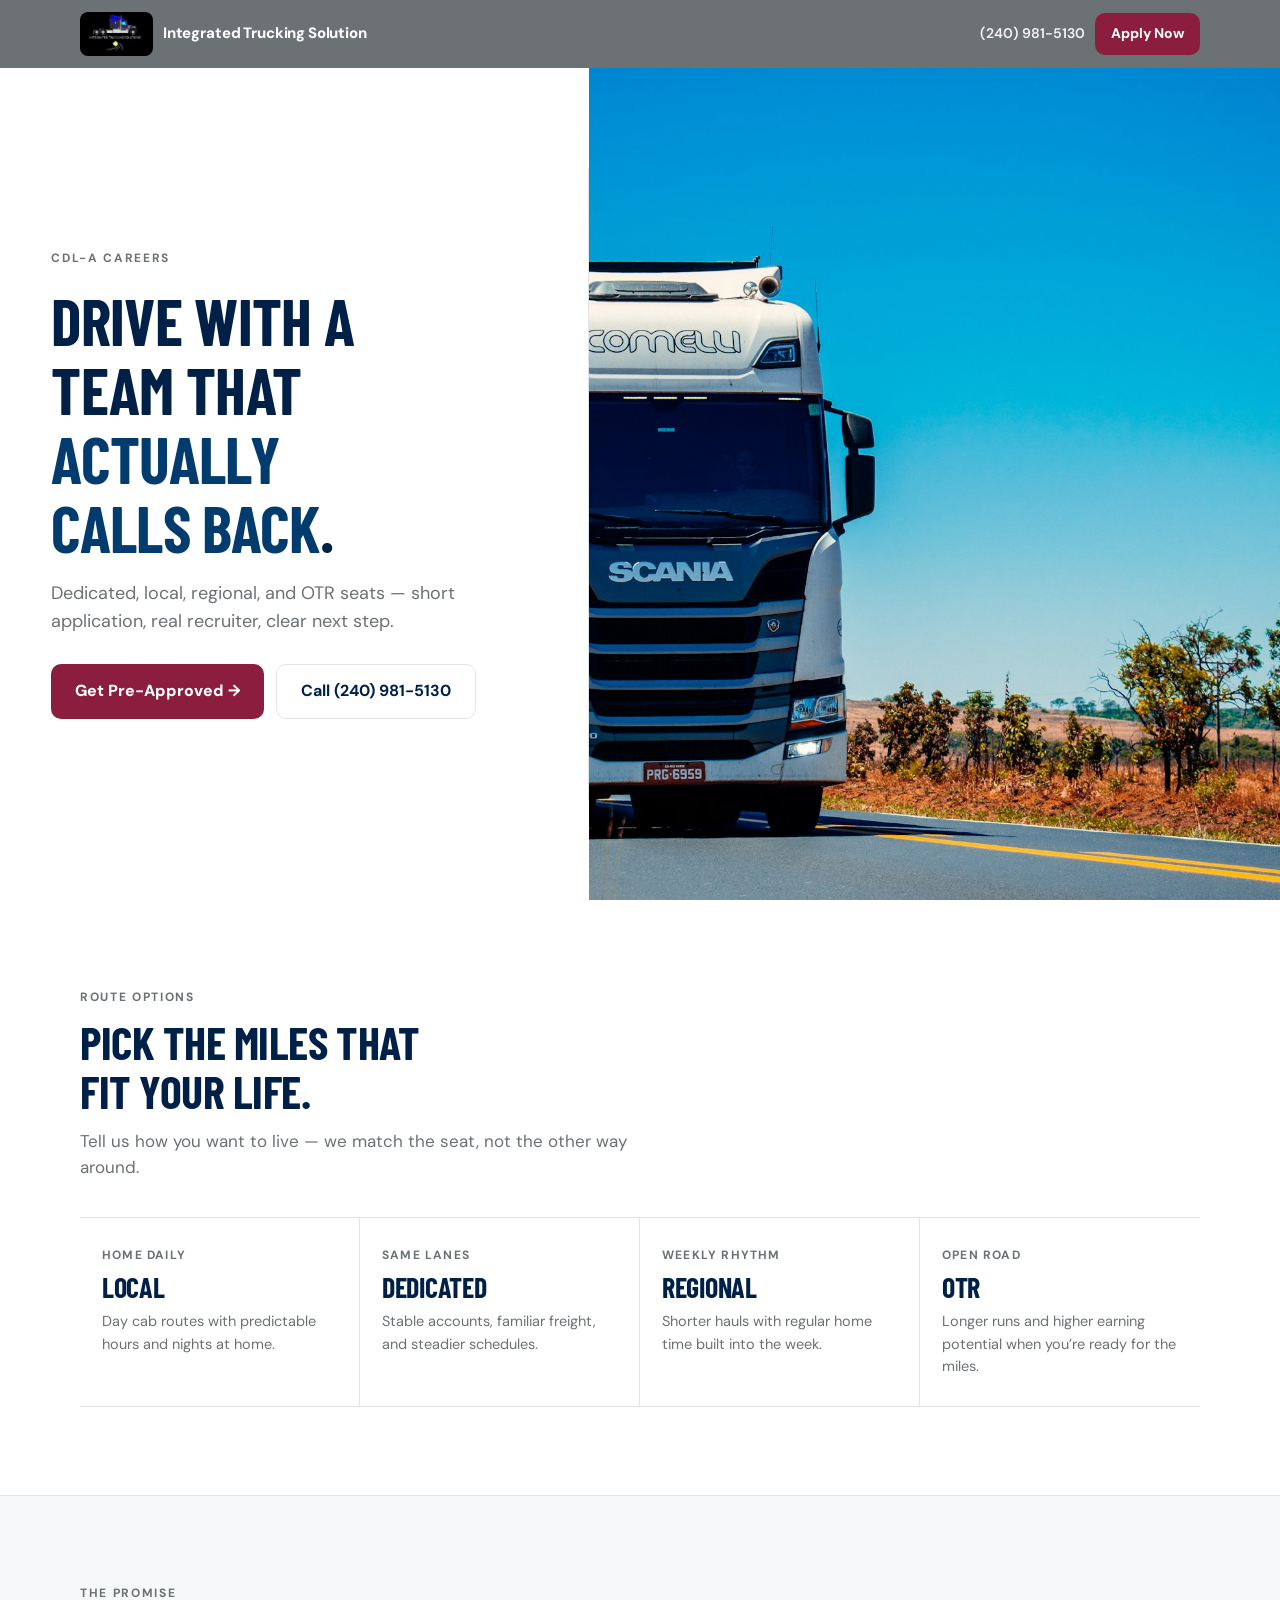
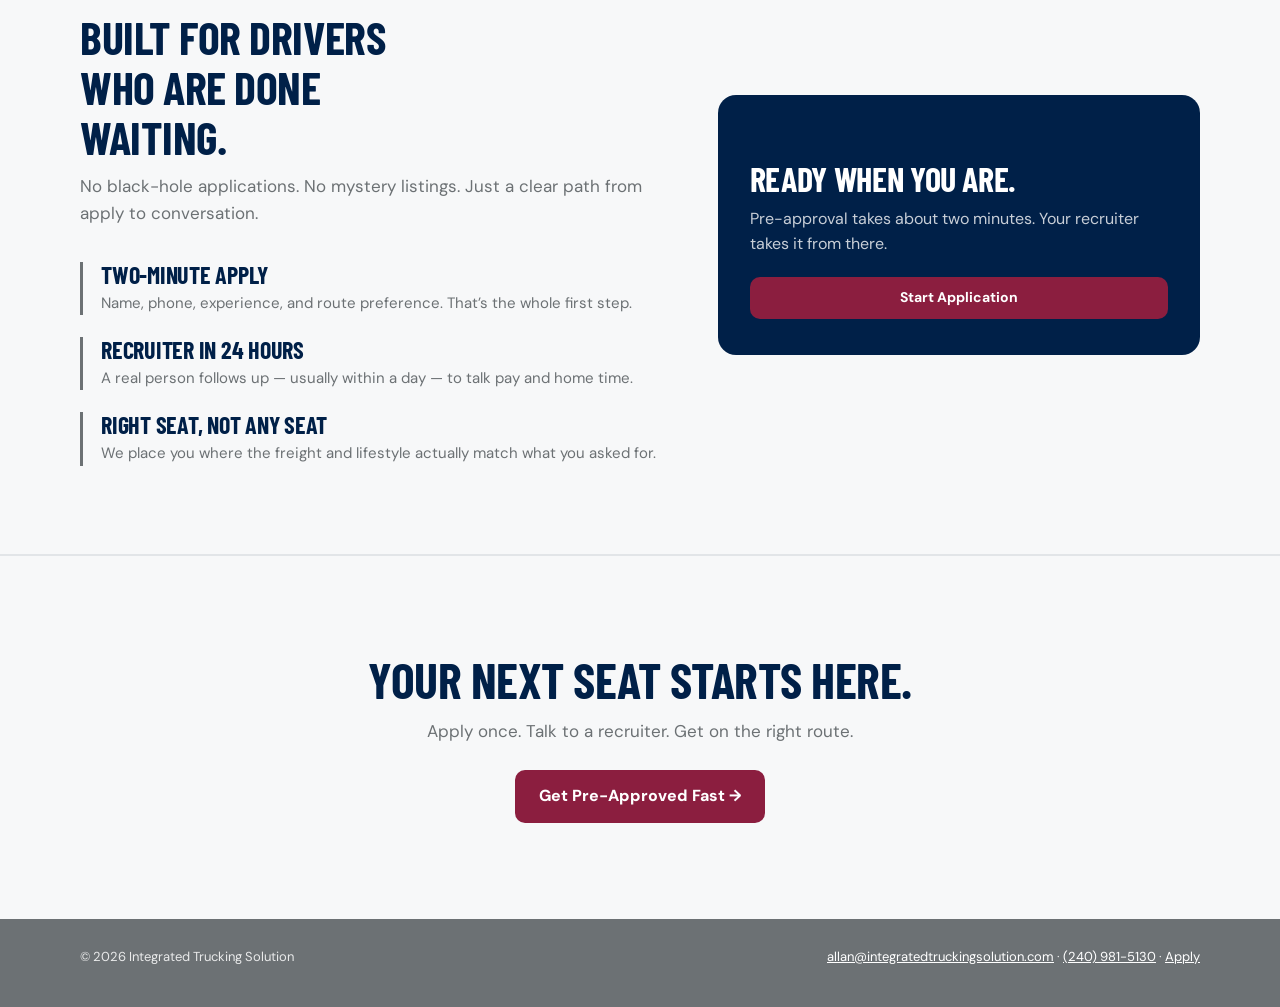
==== commit 16de5cfd: "Redesign hero and switch to white/silver chrome White page background, silver menu bar, burgundy but" ====
--- a/index.html
+++ b/index.html
@@ -12,37 +12,33 @@
   <link rel="stylesheet" href="css/styles.css" />
 </head>
 <body class="landing">
-  <header class="topbar landing-topbar">
+  <header class="topbar">
     <div class="wrap topbar-inner">
       <a class="brand" href="index.html">
         <img src="imgs/logo.png" height="44" alt="Integrated Trucking Solution" />
         <span>Integrated Trucking Solution</span>
       </a>
       <div class="topbar-actions">
-        <a class="call ghost" href="tel:+12409815130">(240) 981-5130</a>
+        <a class="nav-link" href="tel:+12409815130">(240) 981-5130</a>
         <a class="btn-burgundy" href="apply.html">Apply Now</a>
       </div>
     </div>
   </header>
 
   <section class="lp-hero">
+    <div class="lp-hero-copy">
+      <p class="lp-hero-kicker">CDL-A careers</p>
+      <h1>Drive with a team that <em>actually calls back</em>.</h1>
+      <p class="lp-hero-lead">
+        Dedicated, local, regional, and OTR seats — short application, real recruiter, clear next step.
+      </p>
+      <div class="lp-cta-row">
+        <a class="btn-burgundy lg" href="apply.html">Get Pre-Approved →</a>
+        <a class="btn-outline lg" href="tel:+12409815130">Call (240) 981-5130</a>
+      </div>
+    </div>
     <div class="lp-hero-media" aria-hidden="true">
       <img src="imgs/hero-truck.jpg" alt="" />
-    </div>
-    <div class="lp-hero-scrim" aria-hidden="true"></div>
-    <div class="lp-hero-content">
-      <div class="lp-brand-mark">
-        <img src="imgs/logo.png" alt="" />
-        <strong>Integrated Trucking Solution</strong>
-      </div>
-      <h1>Drive with a team that <em>actually calls back</em>.</h1>
-      <p class="lp-hero-lead">
-        CDL-A seats for dedicated, local, regional, and OTR — short application, real recruiter, clear next step.
-      </p>
-      <div class="lp-cta-row">
-        <a class="btn-burgundy" href="apply.html">Get Pre-Approved →</a>
-        <a class="btn-ghost" href="tel:+12409815130">Call (240) 981-5130</a>
-      </div>
     </div>
   </section>
 
@@ -109,7 +105,7 @@
     <div class="wrap">
       <h2>Your next seat starts here.</h2>
       <p>Apply once. Talk to a recruiter. Get on the right route.</p>
-      <a class="btn-burgundy" href="apply.html">Get Pre-Approved Fast →</a>
+      <a class="btn-burgundy lg" href="apply.html">Get Pre-Approved Fast →</a>
     </div>
   </section>
 
--- a/css/styles.css
+++ b/css/styles.css
@@ -1,21 +1,19 @@
 :root {
-  --bg: #EBEEF1;
-  --bg-warm: #E4E7EB;
+  --bg: #FFFFFF;
   --ink: #002048;
   --ink-soft: #6C7174;
-  --line: #D0D5DB;
+  --line: #E2E5E8;
   --card: #FFFFFF;
   --navy: #002048;
   --navy-mid: #023B6D;
   --blue: #156BAF;
   --burgundy: #8B1E3F;
   --burgundy-deep: #5E1429;
-  --burgundy-soft: #A83355;
   --silver: #6C7174;
   --white: #FFFFFF;
-  --radius: 16px;
-  --shadow: 0 12px 32px rgba(0, 32, 72, .07);
-  --shadow-lg: 0 24px 60px rgba(0, 32, 72, .14);
+  --radius: 14px;
+  --shadow: 0 10px 28px rgba(0, 32, 72, .06);
+  --shadow-lg: 0 20px 48px rgba(0, 32, 72, .1);
 }
 
 *, *::before, *::after { box-sizing: border-box; margin: 0; padding: 0; }
@@ -50,15 +48,13 @@
 
 .wrap { width: min(calc(100% - 32px), 1120px); margin-inline: auto; }
 
-/* ——— Shared topbar ——— */
+/* ——— Menu bar ——— */
 .topbar {
-  background: rgba(0, 32, 72, 0.92);
-  backdrop-filter: blur(14px);
+  background: var(--silver);
   color: #fff;
   position: sticky;
   top: 0;
   z-index: 50;
-  border-bottom: 1px solid rgba(255,255,255,.08);
 }
 
 .topbar-inner {
@@ -66,7 +62,7 @@
   align-items: center;
   justify-content: space-between;
   gap: 16px;
-  padding: 10px 0;
+  padding: 12px 0;
 }
 
 .brand {
@@ -76,6 +72,7 @@
   font-weight: 800;
   font-size: 15px;
   letter-spacing: -0.01em;
+  color: #fff;
 }
 
 .brand img {
@@ -93,7 +90,6 @@
   gap: 10px;
 }
 
-.call,
 .btn-burgundy {
   display: inline-flex;
   align-items: center;
@@ -104,191 +100,167 @@
   color: #fff;
   background: var(--burgundy);
   padding: 10px 16px;
-  border-radius: 12px;
+  border-radius: 10px;
   border: none;
   cursor: pointer;
   transition: background .2s ease, transform .2s ease, box-shadow .2s ease;
 }
 
-.call:hover,
 .btn-burgundy:hover {
   background: var(--burgundy-deep);
   transform: translateY(-1px);
-  box-shadow: 0 10px 22px rgba(139, 30, 63, .32);
-}
-
-.call.ghost,
-.btn-ghost {
+  box-shadow: 0 10px 22px rgba(139, 30, 63, .28);
+}
+
+.btn-burgundy.lg {
+  padding: 14px 24px;
+  font-size: 16px;
+  font-weight: 800;
+}
+
+.nav-link {
+  color: #fff;
+  font-weight: 600;
+  font-size: 14px;
+  opacity: .92;
+}
+
+.nav-link:hover { opacity: 1; text-decoration: underline; }
+
+.btn-outline {
+  display: inline-flex;
+  align-items: center;
+  justify-content: center;
+  font-weight: 700;
+  font-size: 14px;
+  color: var(--ink);
   background: transparent;
-  border: 1.5px solid rgba(255,255,255,.45);
-  color: #fff;
-}
-
-.call.ghost:hover,
-.btn-ghost:hover {
-  background: rgba(255,255,255,.1);
-  box-shadow: none;
-}
-
-/* ——— Landing page ——— */
-body.landing {
-  background:
-    radial-gradient(900px 480px at 100% 0%, rgba(139, 30, 63, .06), transparent 55%),
-    linear-gradient(180deg, #EBEEF1 0%, #E4E7EB 100%);
-}
-
-.landing-topbar {
+  border: 1.5px solid var(--line);
+  padding: 10px 16px;
+  border-radius: 10px;
+  transition: border-color .2s ease, background .2s ease;
+}
+
+.btn-outline:hover {
+  border-color: var(--silver);
+  background: #F7F8F9;
+}
+
+.btn-outline.lg {
+  padding: 14px 24px;
+  font-size: 16px;
+}
+
+/* ——— Landing ——— */
+body.landing { background: #FFFFFF; }
+
+.lp-hero {
+  display: grid;
+  grid-template-columns: minmax(320px, 0.92fr) 1.08fr;
+  min-height: calc(100vh - 68px);
+  min-height: calc(100dvh - 68px);
+  background: #fff;
+  overflow: hidden;
+}
+
+.lp-hero-copy {
+  display: flex;
+  flex-direction: column;
+  justify-content: center;
+  padding: clamp(40px, 6vw, 72px) clamp(24px, 4vw, 56px);
+  background: #fff;
+  position: relative;
+  z-index: 1;
+}
+
+.lp-hero-copy::after {
+  content: "";
   position: absolute;
-  top: 0;
-  left: 0;
   right: 0;
-  background: transparent;
-  border-bottom: none;
-  backdrop-filter: none;
-}
-
-.landing-topbar .brand span { color: #fff; text-shadow: 0 1px 8px rgba(0,0,0,.35); }
-
-.lp-hero {
+  top: 12%;
+  bottom: 12%;
+  width: 1px;
+  background: var(--line);
+}
+
+.lp-hero-kicker {
+  font-size: 12px;
+  font-weight: 700;
+  letter-spacing: .14em;
+  text-transform: uppercase;
+  color: var(--silver);
+  margin-bottom: 18px;
+  opacity: 0;
+  animation: rise .7s ease .1s forwards;
+}
+
+.lp-hero h1 {
+  font-size: clamp(40px, 5.6vw, 64px);
+  text-transform: uppercase;
+  margin-bottom: 18px;
+  max-width: 11ch;
+  color: var(--navy);
+  opacity: 0;
+  animation: rise .75s ease .2s forwards;
+}
+
+.lp-hero h1 em {
+  font-style: normal;
+  color: var(--navy-mid);
+}
+
+.lp-hero-lead {
+  font-size: clamp(16px, 1.8vw, 18px);
+  color: var(--ink-soft);
+  max-width: 34ch;
+  margin-bottom: 28px;
+  opacity: 0;
+  animation: rise .75s ease .32s forwards;
+}
+
+.lp-cta-row {
+  display: flex;
+  flex-wrap: wrap;
+  gap: 12px;
+  opacity: 0;
+  animation: rise .75s ease .44s forwards;
+}
+
+.lp-hero-media {
   position: relative;
-  min-height: 100vh;
-  min-height: 100dvh;
-  display: grid;
-  align-items: end;
-  color: #fff;
+  min-height: 420px;
   overflow: hidden;
-}
-
-.lp-hero-media {
-  position: absolute;
-  inset: 0;
-  z-index: 0;
+  background: #1a1a1a;
 }
 
 .lp-hero-media img {
   width: 100%;
   height: 100%;
   object-fit: cover;
-  object-position: center center;
-  transform: scale(1.06);
-  animation: hero ken 18s ease-in-out infinite alternate;
+  object-position: 58% center;
+  transform: scale(1.04);
+  animation: heroKen 20s ease-in-out infinite alternate;
 }
 
 @keyframes heroKen {
-  from { transform: scale(1.06) translate3d(0, 0, 0); }
-  to { transform: scale(1.12) translate3d(-1.5%, -1%, 0); }
-}
-
-.lp-hero-scrim {
-  position: absolute;
-  inset: 0;
-  background:
-    linear-gradient(105deg, rgba(0, 20, 40, .88) 0%, rgba(0, 32, 72, .55) 48%, rgba(94, 20, 41, .42) 100%),
-    linear-gradient(to top, rgba(0, 16, 32, .75) 0%, transparent 45%);
-  z-index: 1;
-}
-
-.lp-hero-content {
-  position: relative;
-  z-index: 2;
-  width: min(calc(100% - 32px), 1120px);
-  margin: 0 auto;
-  padding: 120px 0 72px;
-  max-width: 720px;
-  margin-left: max(16px, calc((100% - 1120px) / 2));
-}
-
-.lp-brand-mark {
-  display: flex;
-  align-items: center;
-  gap: 14px;
-  margin-bottom: 28px;
-  opacity: 0;
-  animation: rise .8s ease .15s forwards;
-}
-
-.lp-brand-mark img {
-  height: 72px;
-  width: auto;
-  border-radius: 12px;
-  background: #000;
-  box-shadow: 0 16px 40px rgba(0,0,0,.35);
-}
-
-.lp-brand-mark strong {
-  font-family: "Barlow Condensed", sans-serif;
-  font-size: clamp(28px, 4vw, 40px);
-  font-weight: 700;
-  letter-spacing: .02em;
-  text-transform: uppercase;
-  line-height: 1;
-}
-
-.lp-hero h1 {
-  color: #fff;
-  font-size: clamp(40px, 7vw, 72px);
-  text-transform: uppercase;
-  margin-bottom: 16px;
-  max-width: 14ch;
-  opacity: 0;
-  animation: rise .85s ease .28s forwards;
-}
-
-.lp-hero h1 em {
-  font-style: normal;
-  color: #F2C4D0;
-}
-
-.lp-hero-lead {
-  font-size: clamp(16px, 2vw, 19px);
-  color: rgba(255,255,255,.86);
-  max-width: 38ch;
-  margin-bottom: 28px;
-  opacity: 0;
-  animation: rise .85s ease .4s forwards;
-}
-
-.lp-cta-row {
-  display: flex;
-  flex-wrap: wrap;
-  gap: 12px;
-  opacity: 0;
-  animation: rise .85s ease .52s forwards;
-}
-
-.lp-cta-row .btn-burgundy {
-  padding: 14px 24px;
-  font-size: 16px;
-  font-weight: 800;
-}
-
-.lp-cta-row .btn-ghost {
-  padding: 14px 24px;
-  font-size: 16px;
-  font-weight: 700;
-  border-radius: 12px;
+  from { transform: scale(1.04) translate3d(0, 0, 0); }
+  to { transform: scale(1.1) translate3d(-1.2%, 0, 0); }
 }
 
 @keyframes rise {
-  from { opacity: 0; transform: translateY(18px); }
+  from { opacity: 0; transform: translateY(16px); }
   to { opacity: 1; transform: translateY(0); }
 }
 
 .lp-section {
   padding: 88px 0;
-  position: relative;
+  background: #fff;
 }
 
 .lp-section.tone {
-  background:
-    linear-gradient(180deg, rgba(255,255,255,.55), rgba(255,255,255,.2)),
-    repeating-linear-gradient(
-      -12deg,
-      transparent,
-      transparent 14px,
-      rgba(108, 113, 116, .035) 14px,
-      rgba(108, 113, 116, .035) 15px
-    );
+  background: #F7F8F9;
+  border-top: 1px solid var(--line);
+  border-bottom: 1px solid var(--line);
 }
 
 .lp-kicker {
@@ -297,7 +269,7 @@
   font-weight: 700;
   letter-spacing: .14em;
   text-transform: uppercase;
-  color: var(--burgundy);
+  color: var(--silver);
   margin-bottom: 10px;
 }
 
@@ -330,7 +302,7 @@
 }
 
 .route-item:last-child { border-right: none; }
-.route-item:hover { background: rgba(139, 30, 63, .05); }
+.route-item:hover { background: #F7F8F9; }
 
 .route-item span {
   display: block;
@@ -338,7 +310,7 @@
   font-weight: 700;
   letter-spacing: .1em;
   text-transform: uppercase;
-  color: var(--burgundy);
+  color: var(--silver);
   margin-bottom: 8px;
 }
 
@@ -367,7 +339,7 @@
 
 .promise-list article {
   padding-left: 18px;
-  border-left: 3px solid var(--burgundy);
+  border-left: 3px solid var(--silver);
 }
 
 .promise-list h3 {
@@ -385,91 +357,55 @@
   background: var(--navy);
   color: #fff;
   padding: 36px 32px;
-  border-radius: 20px;
-  position: relative;
-  overflow: hidden;
-  min-height: 280px;
+  border-radius: 18px;
+  min-height: 260px;
   display: flex;
   flex-direction: column;
   justify-content: flex-end;
 }
 
-.promise-panel::before {
-  content: "";
-  position: absolute;
-  inset: 0;
-  background:
-    radial-gradient(500px 280px at 90% 0%, rgba(139, 30, 63, .45), transparent 60%),
-    linear-gradient(160deg, #002048, #023B6D 70%);
-  z-index: 0;
-}
-
-.promise-panel > * { position: relative; z-index: 1; }
 .promise-panel h3 {
   color: #fff;
   font-size: 34px;
   text-transform: uppercase;
   margin-bottom: 10px;
 }
-.promise-panel p { color: rgba(255,255,255,.78); margin-bottom: 20px; }
+
+.promise-panel p {
+  color: rgba(255,255,255,.78);
+  margin-bottom: 20px;
+}
 
 .lp-final {
   padding: 96px 0;
   text-align: center;
-  background:
-    linear-gradient(135deg, #002048 0%, #023B6D 55%, #5E1429 100%);
-  color: #fff;
+  background: #F7F8F9;
+  border-top: 1px solid var(--line);
 }
 
 .lp-final h2 {
-  color: #fff;
   font-size: clamp(34px, 4.5vw, 50px);
   text-transform: uppercase;
   margin-bottom: 12px;
+  color: var(--navy);
 }
 
 .lp-final p {
-  color: rgba(255,255,255,.8);
+  color: var(--ink-soft);
   margin-bottom: 26px;
   font-size: 17px;
 }
 
-.lp-final .btn-burgundy {
-  padding: 15px 28px;
-  font-size: 16px;
-  font-weight: 800;
-  background: #fff;
-  color: var(--burgundy-deep);
-}
-
-.lp-final .btn-burgundy:hover {
-  background: #f7e9ee;
-  box-shadow: 0 12px 28px rgba(0,0,0,.25);
-}
-
-/* ——— Funnel page ——— */
-body.funnel {
-  background:
-    radial-gradient(700px 360px at 0% 0%, rgba(139, 30, 63, .05), transparent 50%),
-    var(--bg);
-}
+/* ——— Funnel ——— */
+body.funnel { background: #FFFFFF; }
 
 .funnel-hero {
   position: relative;
-  color: #fff;
+  color: var(--ink);
   overflow: hidden;
-  padding: 48px 0 72px;
-  background:
-    radial-gradient(900px 480px at 90% -20%, rgba(139, 30, 63, .35), transparent 55%),
-    linear-gradient(135deg, #00152C 0%, #002048 45%, #1A2030 100%);
-}
-
-.funnel-hero::before {
-  content: "";
-  position: absolute;
-  inset: 0;
-  background-image: repeating-linear-gradient(45deg, rgba(255,255,255,.025) 0 2px, transparent 2px 24px);
-  pointer-events: none;
+  padding: 48px 0 64px;
+  background: #FFFFFF;
+  border-bottom: 1px solid var(--line);
 }
 
 .hero-grid {
@@ -484,13 +420,14 @@
   display: inline-flex;
   align-items: center;
   gap: 8px;
-  background: rgba(255,255,255,.1);
-  border: 1px solid rgba(255,255,255,.16);
+  background: #F7F8F9;
+  border: 1px solid var(--line);
   padding: 7px 13px;
   border-radius: 100px;
   font-size: 13px;
   font-weight: 600;
   margin-bottom: 18px;
+  color: var(--ink-soft);
 }
 
 .pill .dot {
@@ -498,21 +435,21 @@
   height: 8px;
   border-radius: 50%;
   background: #22c55e;
-  box-shadow: 0 0 0 4px rgba(34,197,94,.2);
+  box-shadow: 0 0 0 4px rgba(34,197,94,.15);
 }
 
 .funnel-hero h1 {
   font-size: clamp(32px, 4.4vw, 48px);
-  color: #fff;
+  color: var(--navy);
   margin-bottom: 14px;
   text-transform: uppercase;
 }
 
-.funnel-hero h1 span { color: #F2C4D0; }
+.funnel-hero h1 span { color: var(--navy-mid); }
 
 .hero-lead {
   font-size: 17px;
-  color: rgba(255,255,255,.82);
+  color: var(--ink-soft);
   max-width: 520px;
   margin-bottom: 22px;
 }
@@ -524,48 +461,37 @@
   gap: 10px;
   font-weight: 600;
   font-size: 15px;
-  color: rgba(255,255,255,.92);
+  color: var(--ink);
 }
 
 .check {
   width: 22px;
   height: 22px;
   border-radius: 50%;
-  background: rgba(34,197,94,.18);
-  color: #4ade80;
+  background: rgba(34,197,94,.12);
+  color: #16a34a;
   display: grid;
   place-items: center;
   font-size: 13px;
   flex-shrink: 0;
 }
 
-.hero-note { font-size: 13px; color: rgba(255,255,255,.62); }
+.hero-note { font-size: 13px; color: var(--ink-soft); }
 
 .form-card {
   background: var(--card);
   color: var(--ink);
-  border-radius: 20px;
+  border-radius: 18px;
   box-shadow: var(--shadow-lg);
   overflow: hidden;
-  border: 1px solid rgba(255,255,255,.1);
+  border: 1px solid var(--line);
   scroll-margin-top: 84px;
 }
 
 .form-card-head {
   padding: 22px 24px 16px;
   border-bottom: 1px solid var(--line);
-  background: linear-gradient(#fff, #f7f8f9);
-  position: relative;
-}
-
-.form-card-head::before {
-  content: "";
-  position: absolute;
-  left: 0;
-  right: 0;
-  top: 0;
-  height: 4px;
-  background: linear-gradient(90deg, var(--burgundy), var(--burgundy-soft));
+  background: #F7F8F9;
 }
 
 .form-card-head h2 { font-size: 26px; margin-bottom: 4px; text-transform: uppercase; }
@@ -586,7 +512,7 @@
   margin-bottom: 6px;
 }
 
-.its-field label .req { color: var(--burgundy); margin-left: 2px; }
+.its-field label .req { color: var(--navy); margin-left: 2px; }
 
 .its-field input,
 .its-field select {
@@ -604,8 +530,8 @@
 .its-field input::placeholder { color: #94a3b8; }
 .its-field input:focus,
 .its-field select:focus {
-  border-color: var(--burgundy);
-  box-shadow: 0 0 0 3px rgba(139, 30, 63, 0.12);
+  border-color: var(--navy-mid);
+  box-shadow: 0 0 0 3px rgba(2, 59, 109, 0.1);
 }
 
 .its-field select {
@@ -638,7 +564,7 @@
 .btn-submit {
   width: 100%;
   padding: 15px;
-  background: linear-gradient(135deg, var(--burgundy), var(--burgundy-deep));
+  background: var(--burgundy);
   color: #fff;
   border: none;
   border-radius: 12px;
@@ -646,12 +572,13 @@
   font-weight: 800;
   font-family: inherit;
   cursor: pointer;
-  transition: transform .2s ease, box-shadow .2s ease;
+  transition: background .2s ease, transform .2s ease, box-shadow .2s ease;
 }
 
 .btn-submit:hover:not(:disabled) {
+  background: var(--burgundy-deep);
   transform: translateY(-1px);
-  box-shadow: 0 10px 24px rgba(139, 30, 63, 0.35);
+  box-shadow: 0 10px 24px rgba(139, 30, 63, 0.3);
 }
 
 .btn-submit:disabled { opacity: 0.7; cursor: not-allowed; }
@@ -663,7 +590,7 @@
   padding: 4px 20px 16px;
 }
 
-.disclaimer a { color: var(--burgundy); text-decoration: underline; }
+.disclaimer a { color: var(--navy-mid); text-decoration: underline; }
 
 .stats {
   padding: 28px 0;
@@ -676,10 +603,10 @@
   gap: 12px;
   text-align: center;
 }
-.stat h3 { font-size: 28px; color: var(--burgundy); }
+.stat h3 { font-size: 28px; color: var(--navy); }
 .stat p { font-size: 13px; color: var(--ink-soft); font-weight: 600; }
 
-section.block { padding: 64px 0; }
+section.block { padding: 64px 0; background: #fff; }
 .center { text-align: center; max-width: 640px; margin: 0 auto 36px; }
 
 .eyebrow {
@@ -688,7 +615,7 @@
   font-weight: 700;
   letter-spacing: 0.12em;
   text-transform: uppercase;
-  color: var(--burgundy);
+  color: var(--silver);
   margin-bottom: 8px;
 }
 
@@ -711,7 +638,7 @@
   width: 36px;
   height: 36px;
   border-radius: 10px;
-  background: var(--burgundy);
+  background: var(--navy);
   color: #fff;
   font-weight: 800;
   display: grid;
@@ -723,7 +650,7 @@
 .card h3 { font-size: 18px; margin-bottom: 8px; text-transform: uppercase; }
 .card p { font-size: 14.5px; color: var(--ink-soft); }
 .feat-icon { font-size: 28px; margin-bottom: 12px; }
-.why { background: #fff; }
+.why { background: #F7F8F9; border-top: 1px solid var(--line); border-bottom: 1px solid var(--line); }
 
 details.faq {
   background: #fff;
@@ -744,26 +671,25 @@
 }
 
 details.faq summary::-webkit-details-marker { display: none; }
-details.faq summary::after { content: "+"; color: var(--burgundy); font-size: 20px; font-weight: 700; }
+details.faq summary::after { content: "+"; color: var(--silver); font-size: 20px; font-weight: 700; }
 details.faq[open] summary::after { content: "–"; }
 details.faq p { padding: 0 0 16px; color: var(--ink-soft); font-size: 15px; }
 
 .bottom-cta {
-  background:
-    radial-gradient(800px 400px at 50% -20%, rgba(139, 30, 63, .35), transparent 60%),
-    linear-gradient(135deg, #00152C, #002048 50%, #5E1429);
-  color: #fff;
+  background: #F7F8F9;
+  color: var(--ink);
   padding: 64px 0;
   text-align: center;
+  border-top: 1px solid var(--line);
 }
 
 .bottom-cta h2 {
-  color: #fff;
+  color: var(--navy);
   font-size: clamp(26px, 3.4vw, 36px);
   margin-bottom: 10px;
   text-transform: uppercase;
 }
-.bottom-cta p { color: rgba(255,255,255,.8); margin-bottom: 22px; }
+.bottom-cta p { color: var(--ink-soft); margin-bottom: 22px; }
 
 .btn {
   display: inline-block;
@@ -779,8 +705,8 @@
 .btn:hover { background: var(--burgundy-deep); transform: translateY(-1px); }
 
 footer.site {
-  background: var(--navy);
-  color: #9aa3ad;
+  background: var(--silver);
+  color: rgba(255,255,255,.85);
   padding: 28px 0 40px;
   font-size: 13px;
 }
@@ -793,12 +719,7 @@
   align-items: center;
 }
 
-footer.site a { color: #cbd5e1; text-decoration: underline; }
-footer.site a.call {
-  text-decoration: none;
-  padding: 8px 12px;
-  font-size: 13px;
-}
+footer.site a { color: #fff; text-decoration: underline; }
 
 .sticky-cta {
   display: none;
@@ -813,16 +734,25 @@
   font-weight: 800;
   padding: 14px 16px;
   border-radius: 14px;
-  box-shadow: 0 12px 30px rgba(139, 30, 63, .4);
+  box-shadow: 0 12px 30px rgba(139, 30, 63, .35);
 }
 
 @media (max-width: 900px) {
+  .lp-hero {
+    grid-template-columns: 1fr;
+    min-height: 0;
+  }
+  .lp-hero-media {
+    order: -1;
+    min-height: 52vw;
+    max-height: 420px;
+  }
+  .lp-hero-copy::after { display: none; }
+  .lp-hero h1 { max-width: none; }
   .route-rail { grid-template-columns: 1fr 1fr; }
   .route-item:nth-child(2n) { border-right: none; }
   .route-item:nth-child(-n+2) { border-bottom: 1px solid var(--line); }
   .promise-grid { grid-template-columns: 1fr; gap: 28px; }
-  .lp-hero-content { max-width: none; margin-left: auto; margin-right: auto; padding: 110px 0 56px; }
-  .lp-brand-mark img { height: 56px; }
 }
 
 @media (max-width: 860px) {
@@ -830,7 +760,6 @@
   .funnel-hero { padding: 32px 0 48px; }
   .stats-grid, .steps, .features { grid-template-columns: 1fr 1fr; }
   .brand span { display: none; }
-  .landing-topbar .brand span { display: none; }
 }
 
 @media (max-width: 560px) {
@@ -838,11 +767,10 @@
   .route-item { border-right: none; border-bottom: 1px solid var(--line); }
   .route-item:last-child { border-bottom: none; }
   .its-row, .its-row-3 { grid-template-columns: 1fr; }
-  .call { padding: 10px 12px; font-size: 13px; }
   body.funnel { padding-bottom: 76px; }
   body.funnel .sticky-cta { display: block; }
   .form-card { scroll-margin-top: 72px; }
-  .topbar-actions .call.ghost { display: none; }
   .lp-cta-row { flex-direction: column; }
   .lp-cta-row a { text-align: center; width: 100%; }
-}
+  .topbar-actions .nav-link { display: none; }
+}
